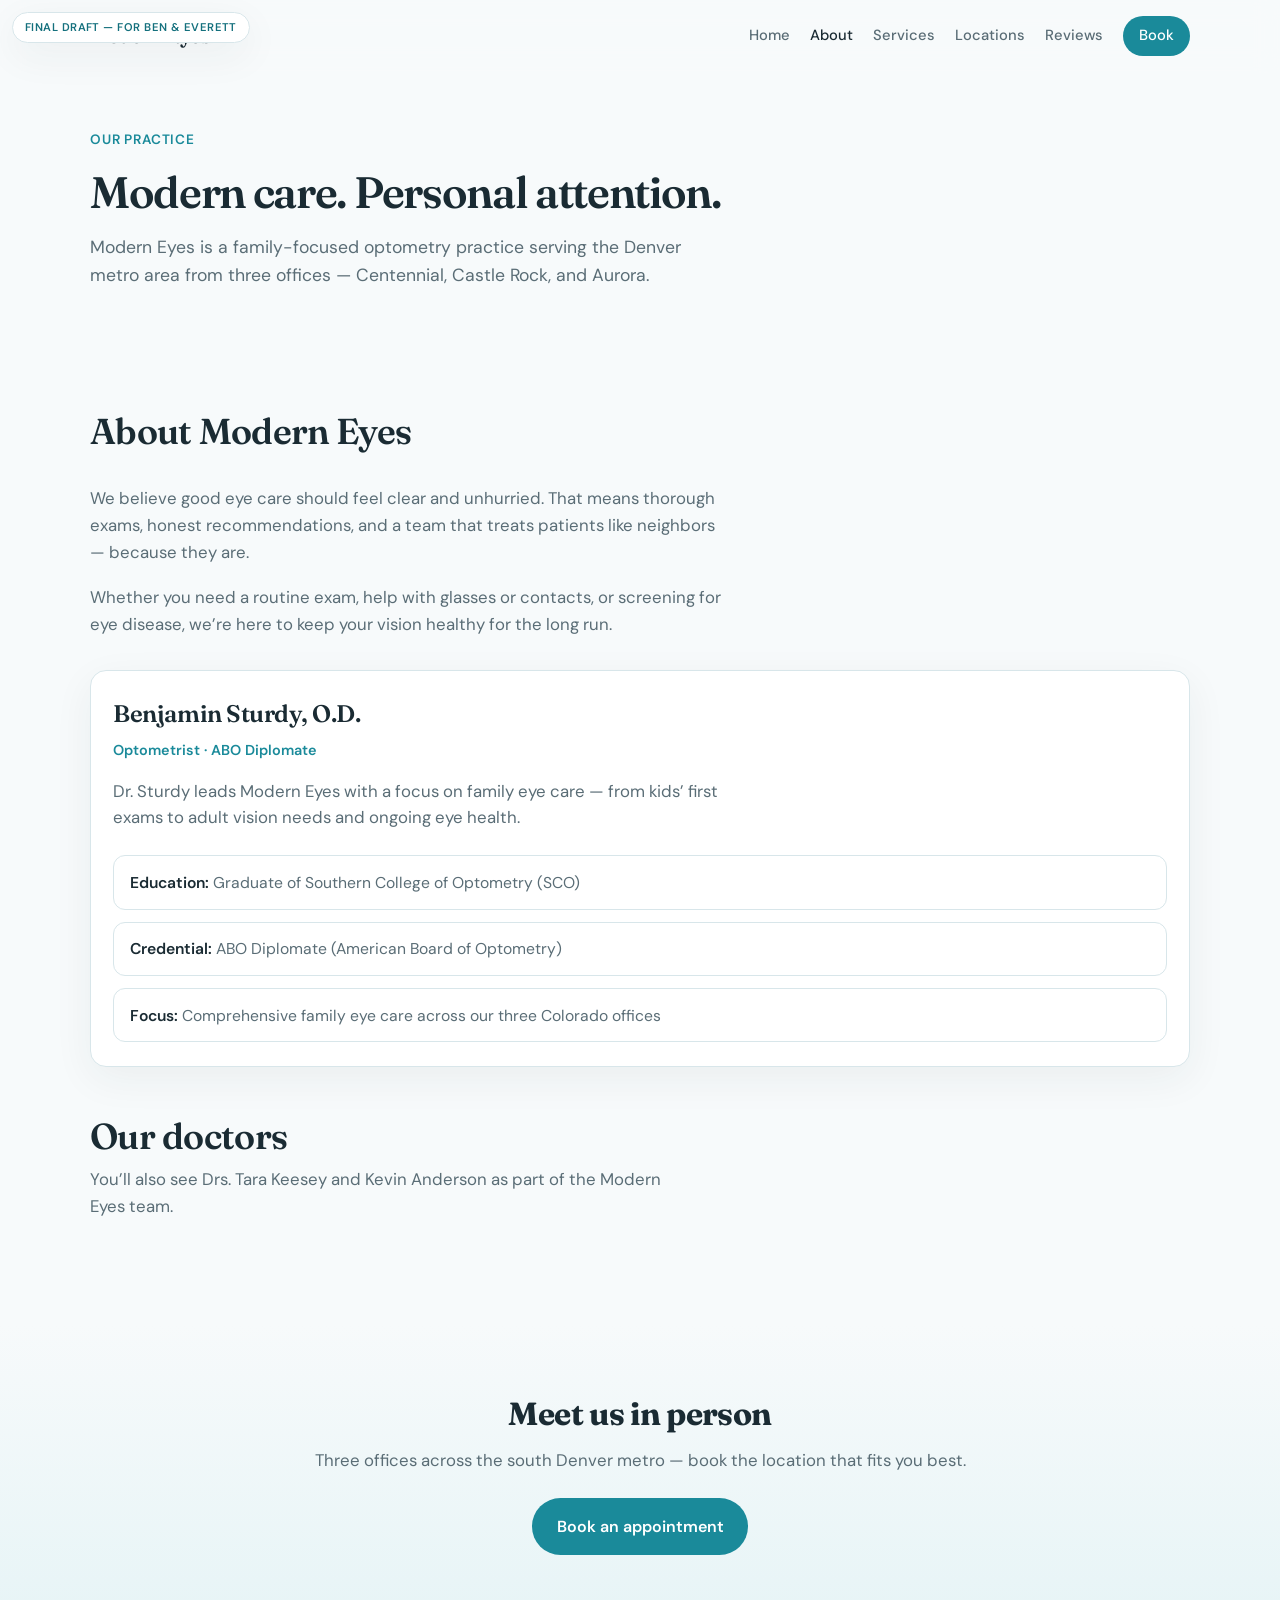
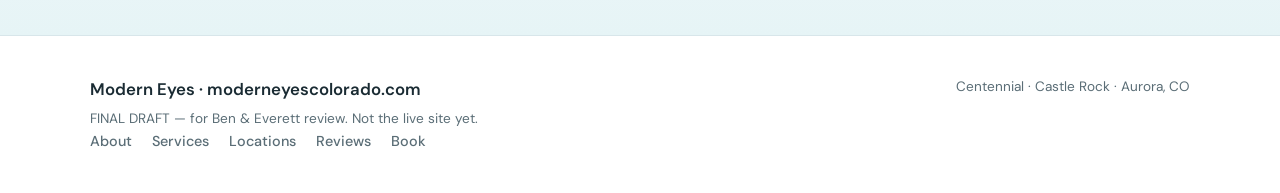
==== about.html @ aa49b01f "Add final draft site with hosting guide Full multi-page draft for Ben and Everett: home, reviews, ab" ====
<!DOCTYPE html>
<html lang="en">
<head>
  <meta charset="UTF-8" />
  <meta name="viewport" content="width=device-width, initial-scale=1" />
  <title>About — Modern Eyes</title>
  <meta name="description" content="About Modern Eyes and Dr. Benjamin Sturdy, O.D. — family eye care in Centennial, Castle Rock & Aurora, Colorado." />
  <link rel="preconnect" href="https://fonts.googleapis.com" />
  <link rel="preconnect" href="https://fonts.gstatic.com" crossorigin />
  <link href="https://fonts.googleapis.com/css2?family=DM+Sans:ital,opsz,wght@0,9..40,400;0,9..40,500;0,9..40,600;0,9..40,700;1,9..40,400&family=Fraunces:opsz,wght@9..144,500;9..144,600;9..144,700&display=swap" rel="stylesheet" />
  <link rel="stylesheet" href="css/styles.css" />
</head>
<body>
  <div class="preview-badge" aria-label="Draft notice">FINAL DRAFT — for Ben &amp; Everett</div>

  <header class="site-header">
    <div class="container header-inner">
      <a class="logo" href="index.html">Modern Eyes</a>
      <nav class="nav" aria-label="Primary">
        <a href="index.html">Home</a>
        <a href="about.html" aria-current="page">About</a>
        <a href="services.html">Services</a>
        <a href="locations.html">Locations</a>
        <a href="reviews.html">Reviews</a>
        <a class="nav-cta" href="book.html">Book</a>
      </nav>
      <button class="nav-toggle" type="button" aria-label="Open menu" aria-expanded="false">
        <span></span><span></span>
      </button>
    </div>
  </header>

  <main>
    <section class="page-hero">
      <div class="container">
        <p class="eyebrow">Our practice</p>
        <h1>Modern care. Personal attention.</h1>
        <p class="lead">
          Modern Eyes is a family-focused optometry practice serving the Denver metro area
          from three offices — Centennial, Castle Rock, and Aurora.
        </p>
      </div>
    </section>

    <section class="about-page" aria-labelledby="about-practice">
      <div class="container">
        <div class="section-head">
          <h2 id="about-practice">About Modern Eyes</h2>
        </div>
        <div class="prose">
          <p>
            We believe good eye care should feel clear and unhurried. That means thorough exams,
            honest recommendations, and a team that treats patients like neighbors — because they are.
          </p>
          <p>
            Whether you need a routine exam, help with glasses or contacts, or screening for eye disease,
            we’re here to keep your vision healthy for the long run.
          </p>
        </div>

        <article class="card bio-card">
          <h3>Benjamin Sturdy, O.D.</h3>
          <p class="credential">Optometrist · ABO Diplomate</p>
          <div class="prose">
            <p>
              Dr. Sturdy leads Modern Eyes with a focus on family eye care — from kids’ first exams
              to adult vision needs and ongoing eye health.
            </p>
          </div>
          <ul class="highlight-list">
            <li><strong>Education:</strong> Graduate of Southern College of Optometry (SCO)</li>
            <li><strong>Credential:</strong> ABO Diplomate (American Board of Optometry)</li>
            <li><strong>Focus:</strong> Comprehensive family eye care across our three Colorado offices</li>
          </ul>
        </article>

        <div class="section-head" style="margin-top: 3rem;">
          <h2>Our doctors</h2>
          <p>You’ll also see Drs. Tara Keesey and Kevin Anderson as part of the Modern Eyes team.</p>
        </div>
      </div>
    </section>

    <section class="cta-band">
      <div class="container cta-inner">
        <h2>Meet us in person</h2>
        <p>Three offices across the south Denver metro — book the location that fits you best.</p>
        <a class="btn btn-primary" href="book.html">Book an appointment</a>
      </div>
    </section>
  </main>

  <footer class="site-footer">
    <div class="container footer-inner">
      <div>
        <p class="footer-brand">Modern Eyes · moderneyescolorado.com</p>
        <p class="footer-preview">FINAL DRAFT — for Ben &amp; Everett review. Not the live site yet.</p>
        <nav class="footer-nav" aria-label="Footer">
          <a href="about.html">About</a>
          <a href="services.html">Services</a>
          <a href="locations.html">Locations</a>
          <a href="reviews.html">Reviews</a>
          <a href="book.html">Book</a>
        </nav>
      </div>
      <div class="footer-right">
        <p class="footer-meta">Centennial · Castle Rock · Aurora, CO</p>
      </div>
    </div>
  </footer>

  <script src="js/main.js"></script>
</body>
</html>
---- css/styles.css ----
/* Modern Eyes Colorado — final draft styles
   Soft medical/optical: whites, teal accents, airy type
   Multi-page system based on the client preview */

:root {
  --bg: #f7fafb;
  --bg-elevated: #ffffff;
  --ink: #1a2b33;
  --ink-muted: #5a6d76;
  --teal: #1a8a9a;
  --teal-deep: #14707d;
  --teal-soft: #e6f4f6;
  --teal-glow: rgba(26, 138, 154, 0.12);
  --border: #d8e6ea;
  --shadow: 0 12px 40px rgba(26, 43, 51, 0.06);
  --radius: 16px;
  --font-sans: "DM Sans", system-ui, sans-serif;
  --font-display: "Fraunces", Georgia, serif;
  --max: 1100px;
  --header-h: 72px;
}

*,
*::before,
*::after {
  box-sizing: border-box;
}

html {
  scroll-behavior: smooth;
}

body {
  margin: 0;
  font-family: var(--font-sans);
  font-size: 1.05rem;
  line-height: 1.6;
  color: var(--ink);
  background: var(--bg);
  -webkit-font-smoothing: antialiased;
}

img {
  max-width: 100%;
  display: block;
}

a {
  color: var(--teal-deep);
  text-decoration-thickness: 1px;
  text-underline-offset: 3px;
}

a:hover {
  color: var(--teal);
}

.sr-only {
  position: absolute;
  width: 1px;
  height: 1px;
  padding: 0;
  margin: -1px;
  overflow: hidden;
  clip: rect(0, 0, 0, 0);
  white-space: nowrap;
  border: 0;
}

.container {
  width: min(100% - 2.5rem, var(--max));
  margin-inline: auto;
}

/* Draft badge */
.preview-badge {
  position: fixed;
  top: 12px;
  left: 12px;
  z-index: 1000;
  font-size: 0.7rem;
  font-weight: 600;
  letter-spacing: 0.04em;
  text-transform: uppercase;
  color: var(--teal-deep);
  background: #fff;
  border: 1px solid var(--border);
  border-radius: 999px;
  padding: 0.35rem 0.75rem;
  box-shadow: var(--shadow);
  max-width: calc(100vw - 24px);
}

/* Header */
.site-header {
  position: sticky;
  top: 0;
  z-index: 100;
  background: rgba(247, 250, 251, 0.88);
  backdrop-filter: blur(12px);
  border-bottom: 1px solid transparent;
  transition: border-color 0.2s ease, background 0.2s ease;
}

.site-header.is-scrolled {
  border-bottom-color: var(--border);
  background: rgba(255, 255, 255, 0.92);
}

.header-inner {
  display: flex;
  align-items: center;
  justify-content: space-between;
  min-height: var(--header-h);
  gap: 1rem;
}

.logo {
  font-family: var(--font-display);
  font-weight: 600;
  font-size: 1.25rem;
  color: var(--ink);
  text-decoration: none;
  letter-spacing: -0.02em;
}

.logo:hover {
  color: var(--teal-deep);
}

.nav {
  display: flex;
  align-items: center;
  gap: 1.25rem;
}

.nav a {
  color: var(--ink-muted);
  text-decoration: none;
  font-weight: 500;
  font-size: 0.92rem;
}

.nav a:hover,
.nav a[aria-current="page"] {
  color: var(--ink);
}

.nav-cta {
  background: var(--teal);
  color: #fff !important;
  padding: 0.5rem 1rem;
  border-radius: 999px;
  transition: background 0.15s ease;
}

.nav-cta:hover {
  background: var(--teal-deep);
}

.nav-toggle {
  display: none;
  flex-direction: column;
  justify-content: center;
  gap: 6px;
  width: 44px;
  height: 44px;
  padding: 10px;
  border: 0;
  background: transparent;
  cursor: pointer;
}

.nav-toggle span {
  display: block;
  height: 2px;
  background: var(--ink);
  border-radius: 2px;
  transition: transform 0.2s ease, opacity 0.2s ease;
}

/* Hero (splash) */
.hero {
  position: relative;
  min-height: calc(100vh - var(--header-h));
  display: flex;
  align-items: center;
  padding: 4rem 0 5rem;
  overflow: hidden;
}

.hero-inner {
  position: relative;
  z-index: 1;
  max-width: 36rem;
}

.eyebrow {
  font-size: 0.85rem;
  font-weight: 600;
  letter-spacing: 0.06em;
  text-transform: uppercase;
  color: var(--teal);
  margin: 0 0 1rem;
}

.wordmark {
  font-family: var(--font-display);
  font-weight: 700;
  font-size: clamp(2.75rem, 8vw, 4.5rem);
  letter-spacing: -0.03em;
  line-height: 1.05;
  color: var(--ink);
  display: block;
}

.hero-title {
  margin: 0 0 1rem;
}

.hero-headline {
  font-family: var(--font-display);
  font-size: clamp(1.5rem, 3.5vw, 2rem);
  font-weight: 500;
  color: var(--teal-deep);
  margin: 0 0 1rem;
  line-height: 1.25;
}

.hero-sub {
  font-size: 1.125rem;
  color: var(--ink-muted);
  margin: 0 0 2rem;
  max-width: 28rem;
}

.hero-actions {
  display: flex;
  flex-wrap: wrap;
  gap: 0.75rem;
}

.hero-glow {
  position: absolute;
  right: -10%;
  top: 10%;
  width: min(55vw, 520px);
  height: min(55vw, 520px);
  border-radius: 50%;
  background: radial-gradient(circle, var(--teal-glow) 0%, transparent 70%);
  pointer-events: none;
}

/* Buttons */
.btn {
  display: inline-flex;
  align-items: center;
  justify-content: center;
  gap: 0.5rem;
  font-family: var(--font-sans);
  font-weight: 600;
  font-size: 1rem;
  padding: 0.85rem 1.4rem;
  border-radius: 999px;
  text-decoration: none;
  border: 2px solid transparent;
  cursor: pointer;
  transition: background 0.15s ease, color 0.15s ease, border-color 0.15s ease;
}

.btn-primary {
  background: var(--teal);
  color: #fff;
}

.btn-primary:hover {
  background: var(--teal-deep);
  color: #fff;
}

.btn-secondary {
  background: transparent;
  color: var(--ink);
  border-color: var(--border);
}

.btn-secondary:hover {
  border-color: var(--teal);
  color: var(--teal-deep);
}

.btn-block {
  width: 100%;
}

/* Sections */
.section {
  padding: 4.5rem 0;
}

.section-head {
  margin-bottom: 2rem;
  max-width: 36rem;
}

.section-head h2 {
  font-family: var(--font-display);
  font-size: clamp(1.75rem, 3vw, 2.25rem);
  font-weight: 600;
  letter-spacing: -0.02em;
  margin: 0 0 0.5rem;
  line-height: 1.2;
}

.section-head p {
  margin: 0;
  color: var(--ink-muted);
}

.locations,
.book,
.reviews,
.services,
.about-page,
.hours-section {
  padding: 4.5rem 0;
}

.card-grid {
  display: grid;
  grid-template-columns: repeat(3, 1fr);
  gap: 1.25rem;
}

.card-grid-2 {
  display: grid;
  grid-template-columns: repeat(2, 1fr);
  gap: 1.25rem;
}

.card {
  background: var(--bg-elevated);
  border: 1px solid var(--border);
  border-radius: var(--radius);
  padding: 1.5rem 1.4rem;
  box-shadow: var(--shadow);
}

.location-card h3,
.book-card h3,
.service-card h3 {
  font-family: var(--font-display);
  font-size: 1.35rem;
  font-weight: 600;
  margin: 0 0 0.75rem;
  letter-spacing: -0.02em;
}

.address {
  margin: 0 0 0.75rem;
  color: var(--ink-muted);
  font-size: 0.95rem;
  line-height: 1.5;
}

.hours {
  margin: 0 0 1rem;
  color: var(--ink-muted);
  font-size: 0.9rem;
  line-height: 1.5;
}

.phone {
  font-weight: 600;
  font-size: 1.05rem;
  text-decoration: none;
  color: var(--teal-deep);
}

.phone:hover {
  color: var(--teal);
}

.about-band {
  padding: 3rem 0;
  background: var(--teal-soft);
  border-block: 1px solid var(--border);
}

.about-inner {
  text-align: center;
}

.about-line {
  font-family: var(--font-display);
  font-size: clamp(1.15rem, 2.5vw, 1.4rem);
  font-weight: 500;
  line-height: 1.45;
  margin: 0;
  max-width: 42rem;
  margin-inline: auto;
  color: var(--ink);
}

.doctors-line {
  margin: 0.85rem 0 0;
  font-size: 0.95rem;
  color: var(--ink-muted);
}

.book {
  background: var(--bg-elevated);
}

.book-note {
  font-size: 1rem;
}

.book-card {
  display: flex;
  flex-direction: column;
  gap: 1rem;
}

.book-placeholder {
  margin-top: 2.5rem;
  padding: 1.75rem;
  border: 2px dashed var(--border);
  border-radius: var(--radius);
  background: var(--teal-soft);
  text-align: center;
}

.book-placeholder h3 {
  font-family: var(--font-display);
  font-size: 1.25rem;
  margin: 0 0 0.5rem;
}

.book-placeholder p {
  margin: 0;
  color: var(--ink-muted);
  max-width: 36rem;
  margin-inline: auto;
}

/* Page hero (inner pages) */
.page-hero {
  padding: 3.5rem 0 2rem;
}

.page-hero h1 {
  font-family: var(--font-display);
  font-size: clamp(2rem, 5vw, 2.75rem);
  font-weight: 600;
  letter-spacing: -0.03em;
  line-height: 1.15;
  margin: 0 0 1rem;
  max-width: 22ch;
}

.page-hero .lead {
  font-size: 1.1rem;
  color: var(--ink-muted);
  margin: 0 0 1rem;
  max-width: 40rem;
}

.stats-line {
  font-weight: 600;
  color: var(--teal-deep);
  margin: 0 0 1.25rem;
}

.sample-notice {
  display: inline-block;
  font-size: 0.9rem;
  color: var(--ink-muted);
  background: var(--teal-soft);
  border: 1px solid var(--border);
  border-radius: 10px;
  padding: 0.65rem 1rem;
  margin: 0;
  max-width: 36rem;
}

.reviews-grid {
  grid-template-columns: repeat(2, 1fr);
}

.review-theme {
  font-size: 0.75rem;
  font-weight: 700;
  letter-spacing: 0.05em;
  text-transform: uppercase;
  color: var(--teal);
  margin: 0 0 0.75rem;
}

.review-card blockquote {
  margin: 0 0 1rem;
}

.review-card blockquote p {
  margin: 0;
  font-size: 1.05rem;
  line-height: 1.55;
  color: var(--ink);
}

.review-card footer {
  font-size: 0.9rem;
  color: var(--ink-muted);
  font-weight: 500;
}

/* Services */
.service-card p {
  margin: 0;
  color: var(--ink-muted);
  font-size: 0.98rem;
}

.service-icon {
  width: 2.5rem;
  height: 2.5rem;
  border-radius: 12px;
  background: var(--teal-soft);
  color: var(--teal-deep);
  display: flex;
  align-items: center;
  justify-content: center;
  font-weight: 700;
  font-size: 0.85rem;
  margin-bottom: 1rem;
}

/* About content */
.prose {
  max-width: 40rem;
}

.prose p {
  color: var(--ink-muted);
  margin: 0 0 1.15rem;
}

.prose p:last-child {
  margin-bottom: 0;
}

.bio-card {
  margin-top: 2rem;
}

.bio-card h3 {
  font-family: var(--font-display);
  font-size: 1.5rem;
  font-weight: 600;
  margin: 0 0 0.35rem;
  letter-spacing: -0.02em;
}

.bio-card .credential {
  font-size: 0.9rem;
  font-weight: 600;
  color: var(--teal);
  margin: 0 0 1rem;
}

.highlight-list {
  list-style: none;
  padding: 0;
  margin: 1.5rem 0 0;
  display: grid;
  gap: 0.75rem;
}

.highlight-list li {
  padding: 0.85rem 1rem;
  background: var(--bg-elevated);
  border: 1px solid var(--border);
  border-radius: 12px;
  color: var(--ink-muted);
  font-size: 0.98rem;
}

.highlight-list strong {
  color: var(--ink);
  font-weight: 600;
}

.plan-box {
  background: var(--teal-soft);
  border: 1px solid var(--border);
  border-radius: var(--radius);
  padding: 1.5rem 1.4rem;
  margin-bottom: 2rem;
}

.plan-box h2 {
  font-family: var(--font-display);
  font-size: 1.35rem;
  margin: 0 0 0.5rem;
}

.plan-box p {
  margin: 0;
  color: var(--ink-muted);
}

.map-link {
  display: inline-block;
  margin-top: 0.5rem;
  font-size: 0.9rem;
  font-weight: 500;
  text-decoration: none;
}

.map-link:hover {
  text-decoration: underline;
}

.cta-band {
  padding: 4rem 0 5rem;
  text-align: center;
  background: linear-gradient(180deg, var(--bg) 0%, var(--teal-soft) 100%);
}

.cta-inner h2 {
  font-family: var(--font-display);
  font-size: clamp(1.5rem, 3vw, 2rem);
  margin: 0 0 0.5rem;
  letter-spacing: -0.02em;
}

.cta-inner p {
  color: var(--ink-muted);
  margin: 0 0 1.5rem;
}

/* Footer */
.site-footer {
  padding: 2.5rem 0 2.5rem;
  border-top: 1px solid var(--border);
  background: var(--bg-elevated);
}

.footer-inner {
  display: grid;
  gap: 1.5rem;
}

.footer-brand {
  font-weight: 600;
  margin: 0 0 0.35rem;
}

.footer-preview {
  margin: 0;
  font-size: 0.85rem;
  color: var(--ink-muted);
}

.footer-nav {
  display: flex;
  flex-wrap: wrap;
  gap: 0.75rem 1.25rem;
}

.footer-nav a {
  font-size: 0.9rem;
  color: var(--ink-muted);
  text-decoration: none;
  font-weight: 500;
}

.footer-nav a:hover {
  color: var(--teal-deep);
}

.footer-meta {
  font-size: 0.85rem;
  color: var(--ink-muted);
  margin: 0;
}

@media (min-width: 700px) {
  .footer-inner {
    grid-template-columns: 1fr auto;
    align-items: start;
  }

  .footer-right {
    text-align: right;
  }
}

/* Mobile */
@media (max-width: 900px) {
  .nav {
    gap: 0;
  }

  .nav-toggle {
    display: flex;
  }

  .nav {
    position: fixed;
    inset: var(--header-h) 0 auto 0;
    flex-direction: column;
    align-items: stretch;
    gap: 0;
    padding: 1rem 1.25rem 1.5rem;
    background: #fff;
    border-bottom: 1px solid var(--border);
    box-shadow: var(--shadow);
    transform: translateY(-120%);
    opacity: 0;
    pointer-events: none;
    transition: transform 0.2s ease, opacity 0.2s ease;
  }

  body.nav-open .nav {
    transform: translateY(0);
    opacity: 1;
    pointer-events: auto;
  }

  .nav a {
    padding: 0.85rem 0.5rem;
    border-bottom: 1px solid var(--border);
  }

  .nav-cta {
    margin-top: 0.75rem;
    text-align: center;
    border-bottom: 0 !important;
  }

  body.nav-open .nav-toggle span:first-child {
    transform: translateY(4px) rotate(45deg);
  }

  body.nav-open .nav-toggle span:last-child {
    transform: translateY(-4px) rotate(-45deg);
  }
}

@media (max-width: 800px) {
  .card-grid,
  .card-grid-2,
  .reviews-grid {
    grid-template-columns: 1fr;
  }

  .preview-badge {
    top: auto;
    bottom: 12px;
    left: 12px;
    right: auto;
  }

  .hero {
    min-height: auto;
    padding: 3rem 0 4rem;
  }

  .page-hero h1 {
    max-width: none;
  }
}

@media (min-width: 801px) and (max-width: 980px) {
  .card-grid {
    grid-template-columns: repeat(2, 1fr);
  }

  .reviews-grid {
    grid-template-columns: repeat(2, 1fr);
  }
}
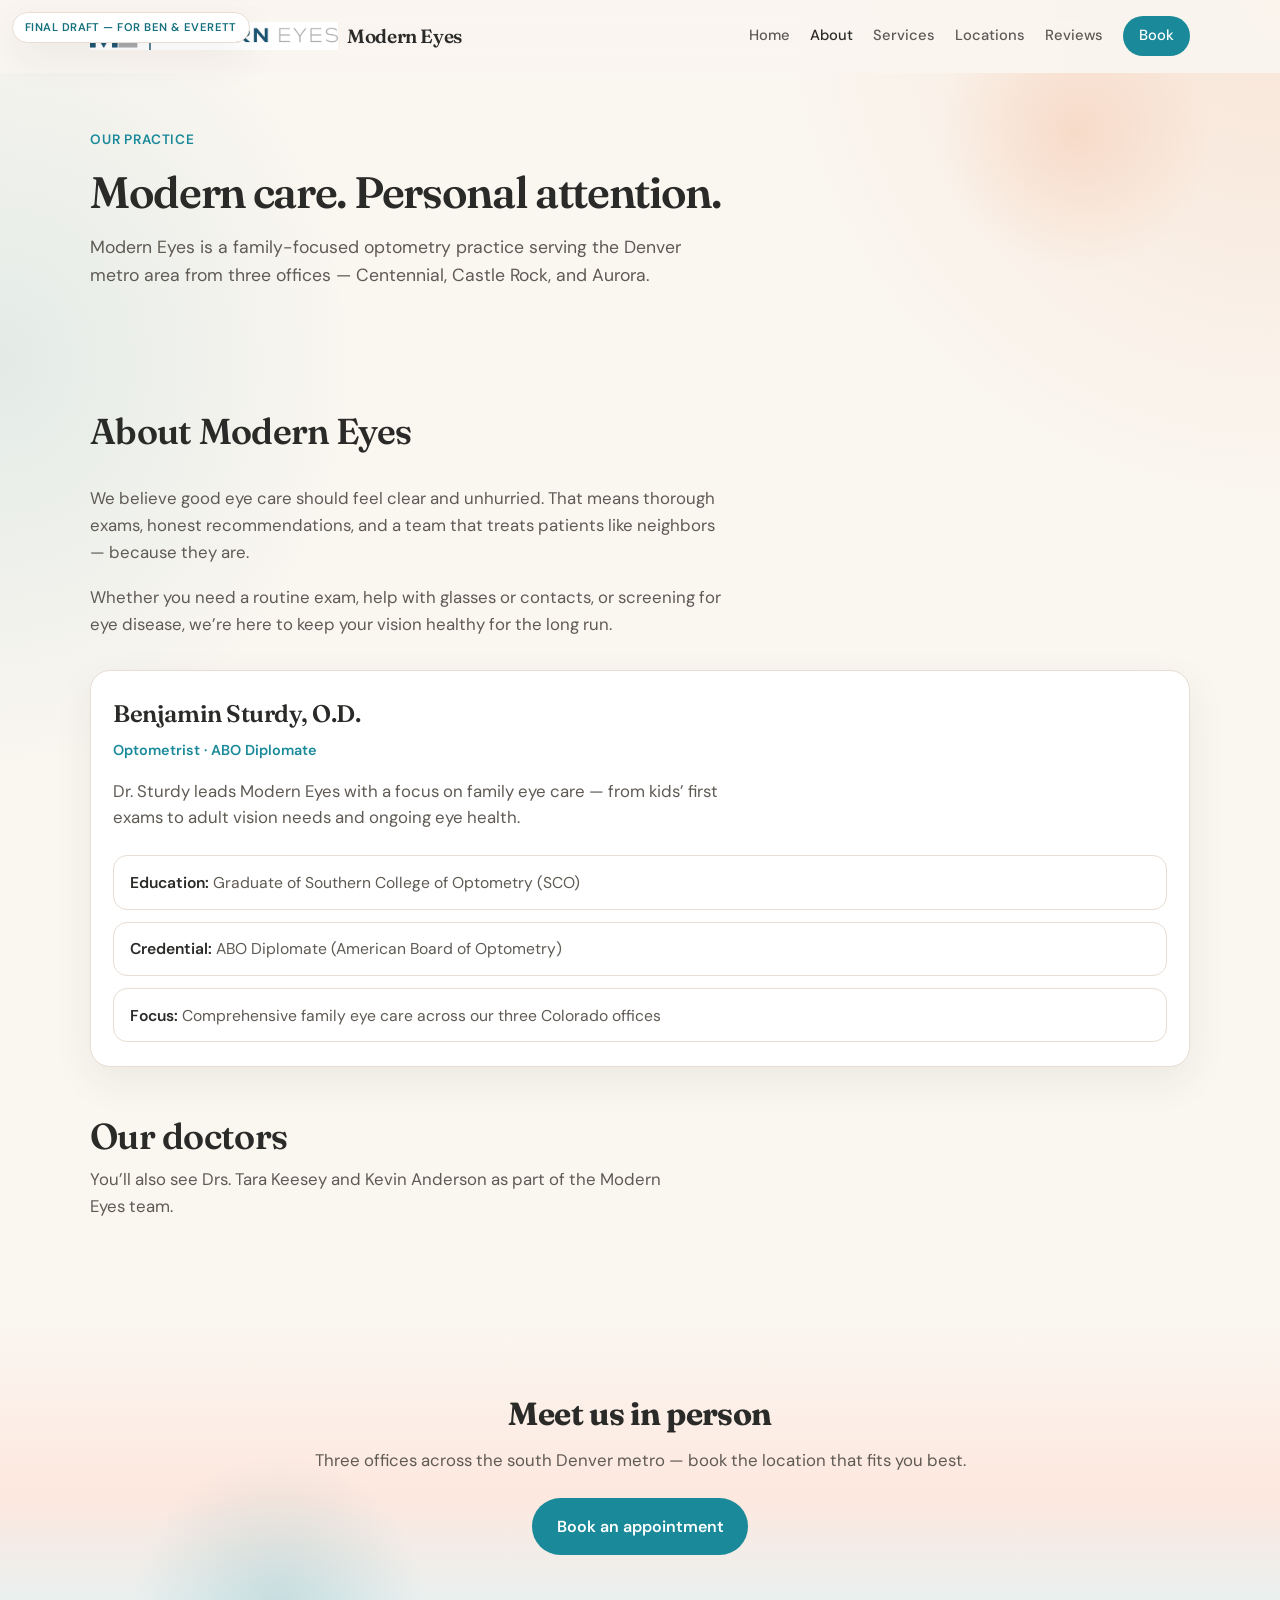
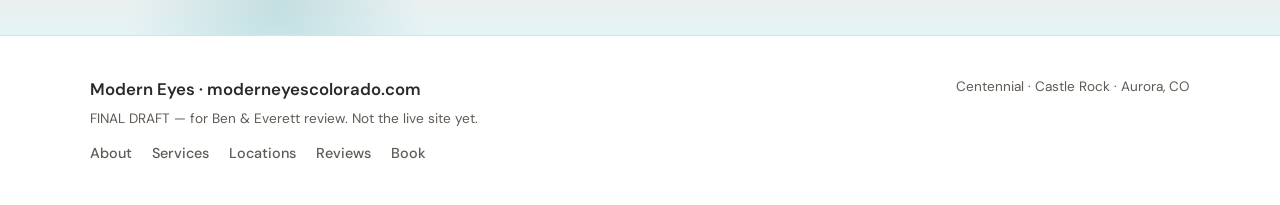
==== commit ee7c4757: "Warm design: home photos, clickable services Add original-site photos to the home page, teal/coral f" ====
--- a/about.html
+++ b/about.html
@@ -15,7 +15,10 @@
 
   <header class="site-header">
     <div class="container header-inner">
-      <a class="logo" href="index.html">Modern Eyes</a>
+      <a class="logo" href="index.html">
+        <img class="logo-img" src="assets/images/logo.png" alt="" width="160" height="18" />
+        <span class="logo-text">Modern Eyes</span>
+      </a>
       <nav class="nav" aria-label="Primary">
         <a href="index.html">Home</a>
         <a href="about.html" aria-current="page">About</a>
--- a/css/styles.css
+++ b/css/styles.css
@@ -1,19 +1,26 @@
 /* Modern Eyes Colorado — final draft styles
-   Soft medical/optical: whites, teal accents, airy type
-   Multi-page system based on the client preview */
+   Warm cream + teal + coral/peach; friendly but professional */
 
 :root {
-  --bg: #f7fafb;
+  --bg: #faf6f0;
   --bg-elevated: #ffffff;
-  --ink: #1a2b33;
-  --ink-muted: #5a6d76;
+  --bg-cream: #f7efe4;
+  --bg-peach: #fff0e8;
+  --ink: #2a2a28;
+  --ink-muted: #5f5a54;
   --teal: #1a8a9a;
   --teal-deep: #14707d;
-  --teal-soft: #e6f4f6;
-  --teal-glow: rgba(26, 138, 154, 0.12);
-  --border: #d8e6ea;
-  --shadow: 0 12px 40px rgba(26, 43, 51, 0.06);
-  --radius: 16px;
+  --teal-soft: #e4f3f5;
+  --teal-glow: rgba(26, 138, 154, 0.18);
+  --coral: #e8896b;
+  --coral-deep: #d46d4e;
+  --coral-soft: #fde8df;
+  --peach: #f5c4a8;
+  --border: #e8ddd2;
+  --shadow: 0 14px 40px rgba(42, 42, 40, 0.07);
+  --shadow-soft: 0 8px 24px rgba(232, 137, 107, 0.08);
+  --radius: 20px;
+  --radius-sm: 14px;
   --font-sans: "DM Sans", system-ui, sans-serif;
   --font-display: "Fraunces", Georgia, serif;
   --max: 1100px;
@@ -36,7 +43,10 @@
   font-size: 1.05rem;
   line-height: 1.6;
   color: var(--ink);
-  background: var(--bg);
+  background:
+    radial-gradient(ellipse 70% 50% at 100% 0%, rgba(245, 196, 168, 0.35), transparent 55%),
+    radial-gradient(ellipse 55% 45% at 0% 20%, rgba(26, 138, 154, 0.1), transparent 50%),
+    var(--bg);
   -webkit-font-smoothing: antialiased;
 }
 
@@ -52,7 +62,7 @@
 }
 
 a:hover {
-  color: var(--teal);
+  color: var(--coral-deep);
 }
 
 .sr-only {
@@ -96,7 +106,7 @@
   position: sticky;
   top: 0;
   z-index: 100;
-  background: rgba(247, 250, 251, 0.88);
+  background: rgba(250, 246, 240, 0.9);
   backdrop-filter: blur(12px);
   border-bottom: 1px solid transparent;
   transition: border-color 0.2s ease, background 0.2s ease;
@@ -104,7 +114,7 @@
 
 .site-header.is-scrolled {
   border-bottom-color: var(--border);
-  background: rgba(255, 255, 255, 0.92);
+  background: rgba(255, 255, 255, 0.94);
 }
 
 .header-inner {
@@ -116,9 +126,12 @@
 }
 
 .logo {
-  font-family: var(--font-display);
-  font-weight: 600;
-  font-size: 1.25rem;
+  display: inline-flex;
+  align-items: center;
+  gap: 0.55rem;
+  font-family: var(--font-display);
+  font-weight: 600;
+  font-size: 1.2rem;
   color: var(--ink);
   text-decoration: none;
   letter-spacing: -0.02em;
@@ -126,6 +139,16 @@
 
 .logo:hover {
   color: var(--teal-deep);
+}
+
+.logo-img {
+  height: 28px;
+  width: auto;
+  display: block;
+}
+
+.logo-text {
+  white-space: nowrap;
 }
 
 .nav {
@@ -151,7 +174,7 @@
   color: #fff !important;
   padding: 0.5rem 1rem;
   border-radius: 999px;
-  transition: background 0.15s ease;
+  transition: background 0.15s ease, transform 0.15s ease;
 }
 
 .nav-cta:hover {
@@ -179,20 +202,65 @@
   transition: transform 0.2s ease, opacity 0.2s ease;
 }
 
-/* Hero (splash) */
+/* Hero with photo background */
 .hero {
   position: relative;
   min-height: calc(100vh - var(--header-h));
   display: flex;
   align-items: center;
-  padding: 4rem 0 5rem;
+  padding: 4.5rem 0 5.5rem;
   overflow: hidden;
+  background-color: #1a3a42;
+  background-image: url("../assets/images/hero-1.jpg.webp");
+  background-size: cover;
+  background-position: center;
+}
+
+.hero::before {
+  content: "";
+  position: absolute;
+  inset: 0;
+  background:
+    linear-gradient(105deg, rgba(26, 42, 40, 0.78) 0%, rgba(26, 58, 66, 0.55) 48%, rgba(232, 137, 107, 0.28) 100%),
+    linear-gradient(180deg, rgba(20, 30, 32, 0.25) 0%, rgba(20, 30, 32, 0.45) 100%);
+  pointer-events: none;
 }
 
 .hero-inner {
   position: relative;
   z-index: 1;
   max-width: 36rem;
+}
+
+.hero .eyebrow {
+  color: var(--peach);
+}
+
+.hero .wordmark,
+.hero .hero-headline,
+.hero .hero-sub {
+  color: #fff;
+  text-shadow: 0 2px 18px rgba(0, 0, 0, 0.25);
+}
+
+.hero .hero-headline {
+  color: #ffe8dc;
+}
+
+.hero .hero-sub {
+  color: rgba(255, 255, 255, 0.9);
+}
+
+.hero .btn-secondary {
+  color: #fff;
+  border-color: rgba(255, 255, 255, 0.45);
+  background: rgba(255, 255, 255, 0.08);
+}
+
+.hero .btn-secondary:hover {
+  border-color: #fff;
+  color: #fff;
+  background: rgba(255, 255, 255, 0.16);
 }
 
 .eyebrow {
@@ -241,14 +309,42 @@
 }
 
 .hero-glow {
-  position: absolute;
-  right: -10%;
-  top: 10%;
-  width: min(55vw, 520px);
-  height: min(55vw, 520px);
-  border-radius: 50%;
-  background: radial-gradient(circle, var(--teal-glow) 0%, transparent 70%);
-  pointer-events: none;
+  display: none;
+}
+
+/* Photo strip / gallery */
+.photo-strip {
+  padding: 0 0 1rem;
+  margin-top: -2.5rem;
+  position: relative;
+  z-index: 2;
+}
+
+.photo-strip-grid {
+  display: grid;
+  grid-template-columns: repeat(4, 1fr);
+  gap: 1rem;
+}
+
+.photo-strip-item {
+  margin: 0;
+  border-radius: var(--radius);
+  overflow: hidden;
+  box-shadow: var(--shadow);
+  border: 3px solid #fff;
+  background: var(--bg-cream);
+  aspect-ratio: 4 / 3;
+}
+
+.photo-strip-item img {
+  width: 100%;
+  height: 100%;
+  object-fit: cover;
+  transition: transform 0.35s ease;
+}
+
+.photo-strip-item:hover img {
+  transform: scale(1.04);
 }
 
 /* Buttons */
@@ -265,7 +361,7 @@
   text-decoration: none;
   border: 2px solid transparent;
   cursor: pointer;
-  transition: background 0.15s ease, color 0.15s ease, border-color 0.15s ease;
+  transition: background 0.15s ease, color 0.15s ease, border-color 0.15s ease, transform 0.15s ease;
 }
 
 .btn-primary {
@@ -285,8 +381,18 @@
 }
 
 .btn-secondary:hover {
-  border-color: var(--teal);
-  color: var(--teal-deep);
+  border-color: var(--coral);
+  color: var(--coral-deep);
+}
+
+.btn-coral {
+  background: var(--coral);
+  color: #fff;
+}
+
+.btn-coral:hover {
+  background: var(--coral-deep);
+  color: #fff;
 }
 
 .btn-block {
@@ -344,6 +450,12 @@
   border-radius: var(--radius);
   padding: 1.5rem 1.4rem;
   box-shadow: var(--shadow);
+  transition: box-shadow 0.2s ease, transform 0.2s ease, border-color 0.2s ease;
+}
+
+.card:hover {
+  box-shadow: var(--shadow-soft);
+  border-color: #f0d5c4;
 }
 
 .location-card h3,
@@ -378,16 +490,43 @@
 }
 
 .phone:hover {
-  color: var(--teal);
+  color: var(--coral-deep);
 }
 
 .about-band {
-  padding: 3rem 0;
-  background: var(--teal-soft);
+  position: relative;
+  padding: 3.25rem 0;
+  background: linear-gradient(135deg, var(--teal-soft) 0%, var(--coral-soft) 100%);
   border-block: 1px solid var(--border);
+  overflow: hidden;
+}
+
+.about-band::before,
+.about-band::after {
+  content: "";
+  position: absolute;
+  border-radius: 50%;
+  pointer-events: none;
+}
+
+.about-band::before {
+  width: 220px;
+  height: 220px;
+  right: -40px;
+  top: -60px;
+  background: radial-gradient(circle, rgba(232, 137, 107, 0.28), transparent 70%);
+}
+
+.about-band::after {
+  width: 180px;
+  height: 180px;
+  left: -30px;
+  bottom: -50px;
+  background: radial-gradient(circle, rgba(26, 138, 154, 0.22), transparent 70%);
 }
 
 .about-inner {
+  position: relative;
   text-align: center;
 }
 
@@ -408,8 +547,25 @@
   color: var(--ink-muted);
 }
 
+.doctor-avatars {
+  display: flex;
+  justify-content: center;
+  gap: 0.65rem;
+  margin: 1.25rem 0 0.25rem;
+}
+
+.doctor-avatars img {
+  width: 48px;
+  height: 48px;
+  border-radius: 50%;
+  object-fit: cover;
+  border: 2px solid #fff;
+  box-shadow: 0 4px 12px rgba(42, 42, 40, 0.12);
+  background: var(--bg-cream);
+}
+
 .book {
-  background: var(--bg-elevated);
+  background: linear-gradient(180deg, var(--bg-elevated) 0%, var(--bg-peach) 100%);
 }
 
 .book-note {
@@ -425,9 +581,9 @@
 .book-placeholder {
   margin-top: 2.5rem;
   padding: 1.75rem;
-  border: 2px dashed var(--border);
+  border: 2px dashed #efc9b8;
   border-radius: var(--radius);
-  background: var(--teal-soft);
+  background: var(--coral-soft);
   text-align: center;
 }
 
@@ -446,7 +602,21 @@
 
 /* Page hero (inner pages) */
 .page-hero {
+  position: relative;
   padding: 3.5rem 0 2rem;
+  overflow: hidden;
+}
+
+.page-hero::before {
+  content: "";
+  position: absolute;
+  width: 280px;
+  height: 280px;
+  right: 5%;
+  top: -80px;
+  border-radius: 50%;
+  background: radial-gradient(circle, rgba(245, 196, 168, 0.45), transparent 70%);
+  pointer-events: none;
 }
 
 .page-hero h1 {
@@ -476,9 +646,9 @@
   display: inline-block;
   font-size: 0.9rem;
   color: var(--ink-muted);
-  background: var(--teal-soft);
+  background: var(--coral-soft);
   border: 1px solid var(--border);
-  border-radius: 10px;
+  border-radius: 12px;
   padding: 0.65rem 1rem;
   margin: 0;
   max-width: 36rem;
@@ -493,7 +663,7 @@
   font-weight: 700;
   letter-spacing: 0.05em;
   text-transform: uppercase;
-  color: var(--teal);
+  color: var(--coral-deep);
   margin: 0 0 0.75rem;
 }
 
@@ -514,7 +684,100 @@
   font-weight: 500;
 }
 
-/* Services */
+/* Services — expandable accordion via <details> */
+.services-accordion {
+  display: grid;
+  gap: 0.9rem;
+  max-width: 48rem;
+}
+
+.service-item {
+  background: var(--bg-elevated);
+  border: 1px solid var(--border);
+  border-radius: var(--radius);
+  box-shadow: var(--shadow);
+  overflow: hidden;
+  transition: border-color 0.2s ease, box-shadow 0.2s ease;
+}
+
+.service-item:hover,
+.service-item[open] {
+  border-color: #efc9b8;
+  box-shadow: var(--shadow-soft);
+}
+
+.service-item summary {
+  list-style: none;
+  cursor: pointer;
+  display: flex;
+  align-items: center;
+  gap: 1rem;
+  padding: 1.15rem 1.35rem;
+  font-family: var(--font-display);
+  font-size: 1.2rem;
+  font-weight: 600;
+  letter-spacing: -0.02em;
+  color: var(--ink);
+  user-select: none;
+}
+
+.service-item summary::-webkit-details-marker {
+  display: none;
+}
+
+.service-item summary::after {
+  content: "";
+  margin-left: auto;
+  width: 0.65rem;
+  height: 0.65rem;
+  border-right: 2px solid var(--teal);
+  border-bottom: 2px solid var(--teal);
+  transform: rotate(45deg);
+  transition: transform 0.2s ease;
+  flex-shrink: 0;
+}
+
+.service-item[open] summary::after {
+  transform: rotate(-135deg);
+  margin-top: 0.25rem;
+}
+
+.service-item summary:focus-visible {
+  outline: 2px solid var(--teal);
+  outline-offset: -2px;
+  border-radius: var(--radius);
+}
+
+.service-num {
+  flex-shrink: 0;
+  width: 2.4rem;
+  height: 2.4rem;
+  border-radius: 12px;
+  background: linear-gradient(145deg, var(--teal-soft), var(--coral-soft));
+  color: var(--teal-deep);
+  display: flex;
+  align-items: center;
+  justify-content: center;
+  font-family: var(--font-sans);
+  font-weight: 700;
+  font-size: 0.8rem;
+}
+
+.service-body {
+  padding: 0 1.35rem 1.35rem 4.75rem;
+  color: var(--ink-muted);
+  font-size: 0.98rem;
+}
+
+.service-body p {
+  margin: 0 0 0.75rem;
+}
+
+.service-body p:last-child {
+  margin-bottom: 0;
+}
+
+/* Legacy static service cards (if any remain) */
 .service-card p {
   margin: 0;
   color: var(--ink-muted);
@@ -525,7 +788,7 @@
   width: 2.5rem;
   height: 2.5rem;
   border-radius: 12px;
-  background: var(--teal-soft);
+  background: linear-gradient(145deg, var(--teal-soft), var(--coral-soft));
   color: var(--teal-deep);
   display: flex;
   align-items: center;
@@ -580,7 +843,7 @@
   padding: 0.85rem 1rem;
   background: var(--bg-elevated);
   border: 1px solid var(--border);
-  border-radius: 12px;
+  border-radius: var(--radius-sm);
   color: var(--ink-muted);
   font-size: 0.98rem;
 }
@@ -591,7 +854,7 @@
 }
 
 .plan-box {
-  background: var(--teal-soft);
+  background: linear-gradient(135deg, var(--teal-soft), var(--coral-soft));
   border: 1px solid var(--border);
   border-radius: var(--radius);
   padding: 1.5rem 1.4rem;
@@ -622,9 +885,27 @@
 }
 
 .cta-band {
+  position: relative;
   padding: 4rem 0 5rem;
   text-align: center;
-  background: linear-gradient(180deg, var(--bg) 0%, var(--teal-soft) 100%);
+  background: linear-gradient(180deg, var(--bg) 0%, var(--coral-soft) 55%, var(--teal-soft) 100%);
+  overflow: hidden;
+}
+
+.cta-band::before {
+  content: "";
+  position: absolute;
+  width: 300px;
+  height: 300px;
+  left: 10%;
+  bottom: -120px;
+  border-radius: 50%;
+  background: radial-gradient(circle, rgba(26, 138, 154, 0.18), transparent 70%);
+  pointer-events: none;
+}
+
+.cta-inner {
+  position: relative;
 }
 
 .cta-inner h2 {
@@ -666,6 +947,7 @@
   display: flex;
   flex-wrap: wrap;
   gap: 0.75rem 1.25rem;
+  margin-top: 0.75rem;
 }
 
 .footer-nav a {
@@ -676,7 +958,7 @@
 }
 
 .footer-nav a:hover {
-  color: var(--teal-deep);
+  color: var(--coral-deep);
 }
 
 .footer-meta {
@@ -746,13 +1028,30 @@
   body.nav-open .nav-toggle span:last-child {
     transform: translateY(-4px) rotate(-45deg);
   }
+
+  .logo-text {
+    display: none;
+  }
+
+  .logo-img {
+    height: 32px;
+  }
 }
 
 @media (max-width: 800px) {
   .card-grid,
   .card-grid-2,
-  .reviews-grid {
-    grid-template-columns: 1fr;
+  .reviews-grid,
+  .photo-strip-grid {
+    grid-template-columns: 1fr 1fr;
+  }
+
+  .photo-strip {
+    margin-top: -1.5rem;
+  }
+
+  .service-body {
+    padding-left: 1.35rem;
   }
 
   .preview-badge {
@@ -764,11 +1063,23 @@
 
   .hero {
     min-height: auto;
-    padding: 3rem 0 4rem;
+    padding: 3.5rem 0 4.5rem;
   }
 
   .page-hero h1 {
     max-width: none;
+  }
+}
+
+@media (max-width: 520px) {
+  .photo-strip-grid {
+    grid-template-columns: 1fr 1fr;
+  }
+
+  .card-grid,
+  .card-grid-2,
+  .reviews-grid {
+    grid-template-columns: 1fr;
   }
 }
 
@@ -780,4 +1091,8 @@
   .reviews-grid {
     grid-template-columns: repeat(2, 1fr);
   }
-}
+
+  .photo-strip-grid {
+    grid-template-columns: repeat(4, 1fr);
+  }
+}
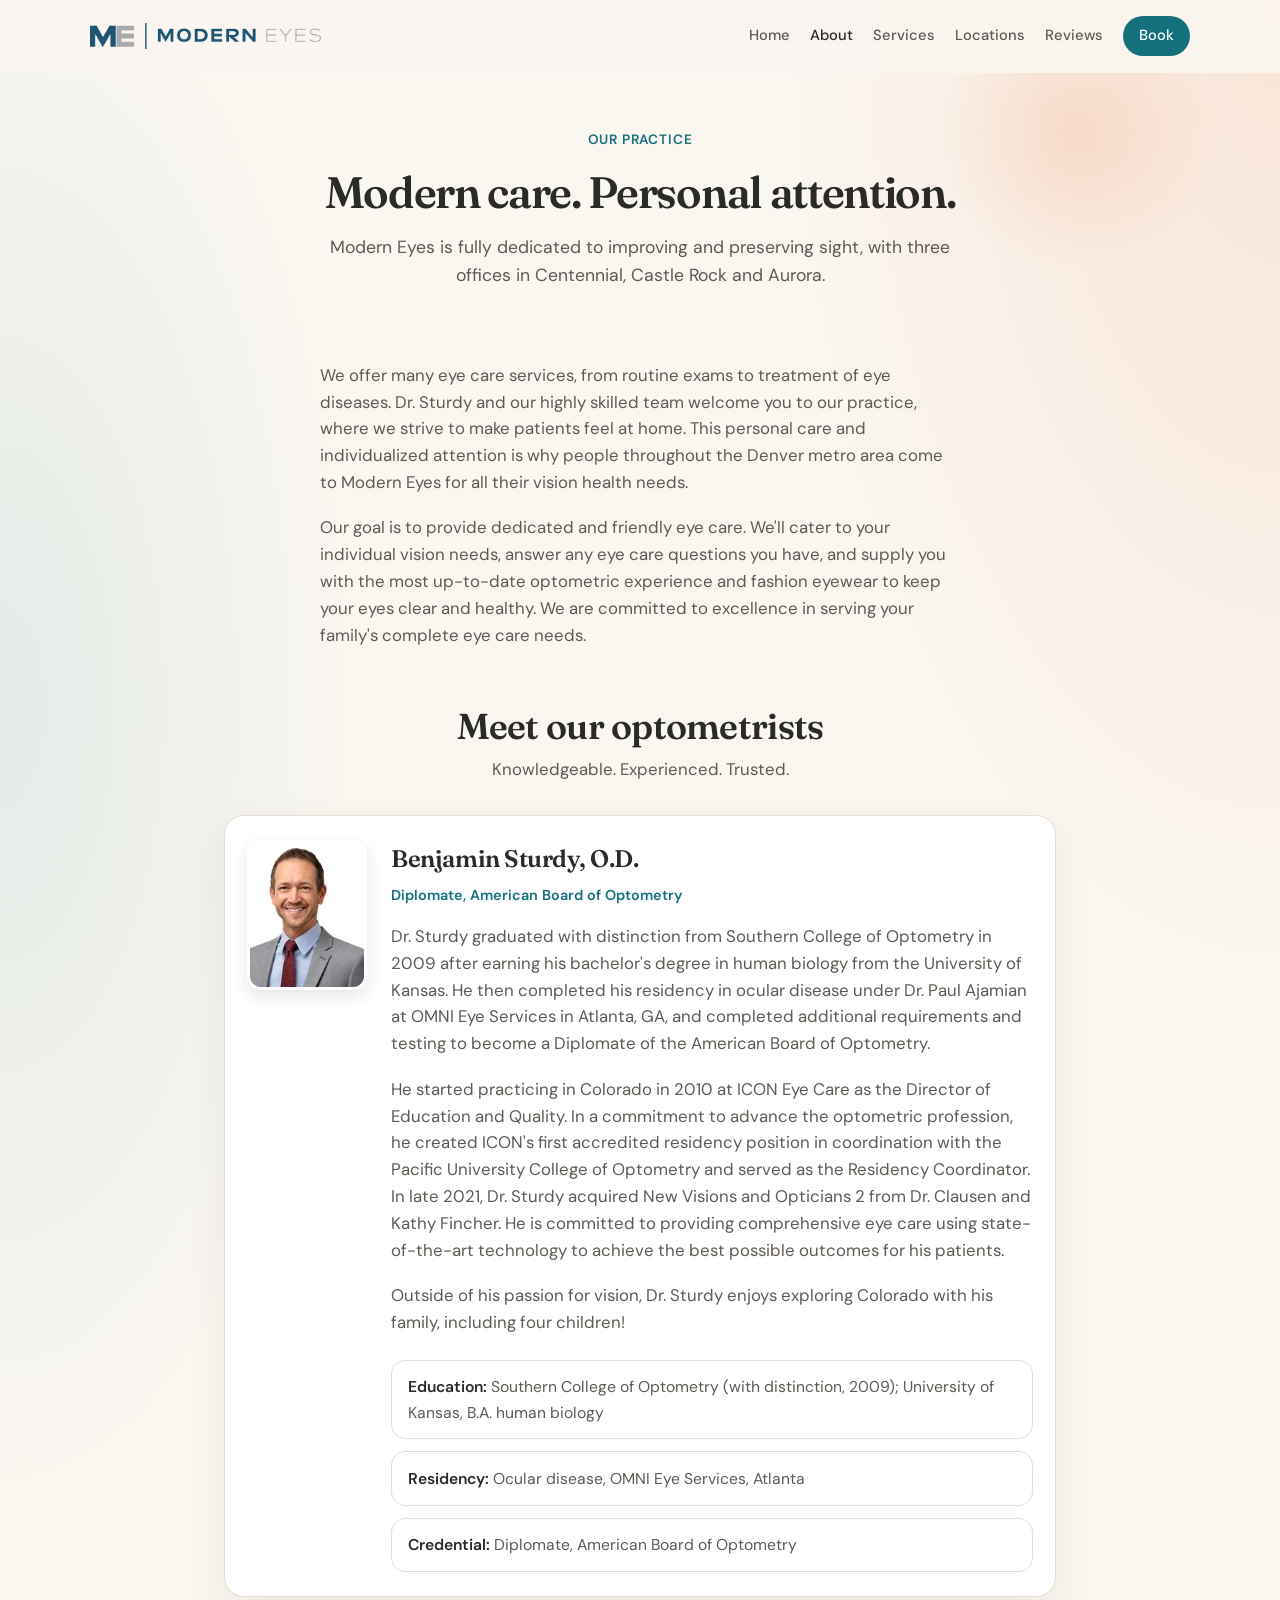
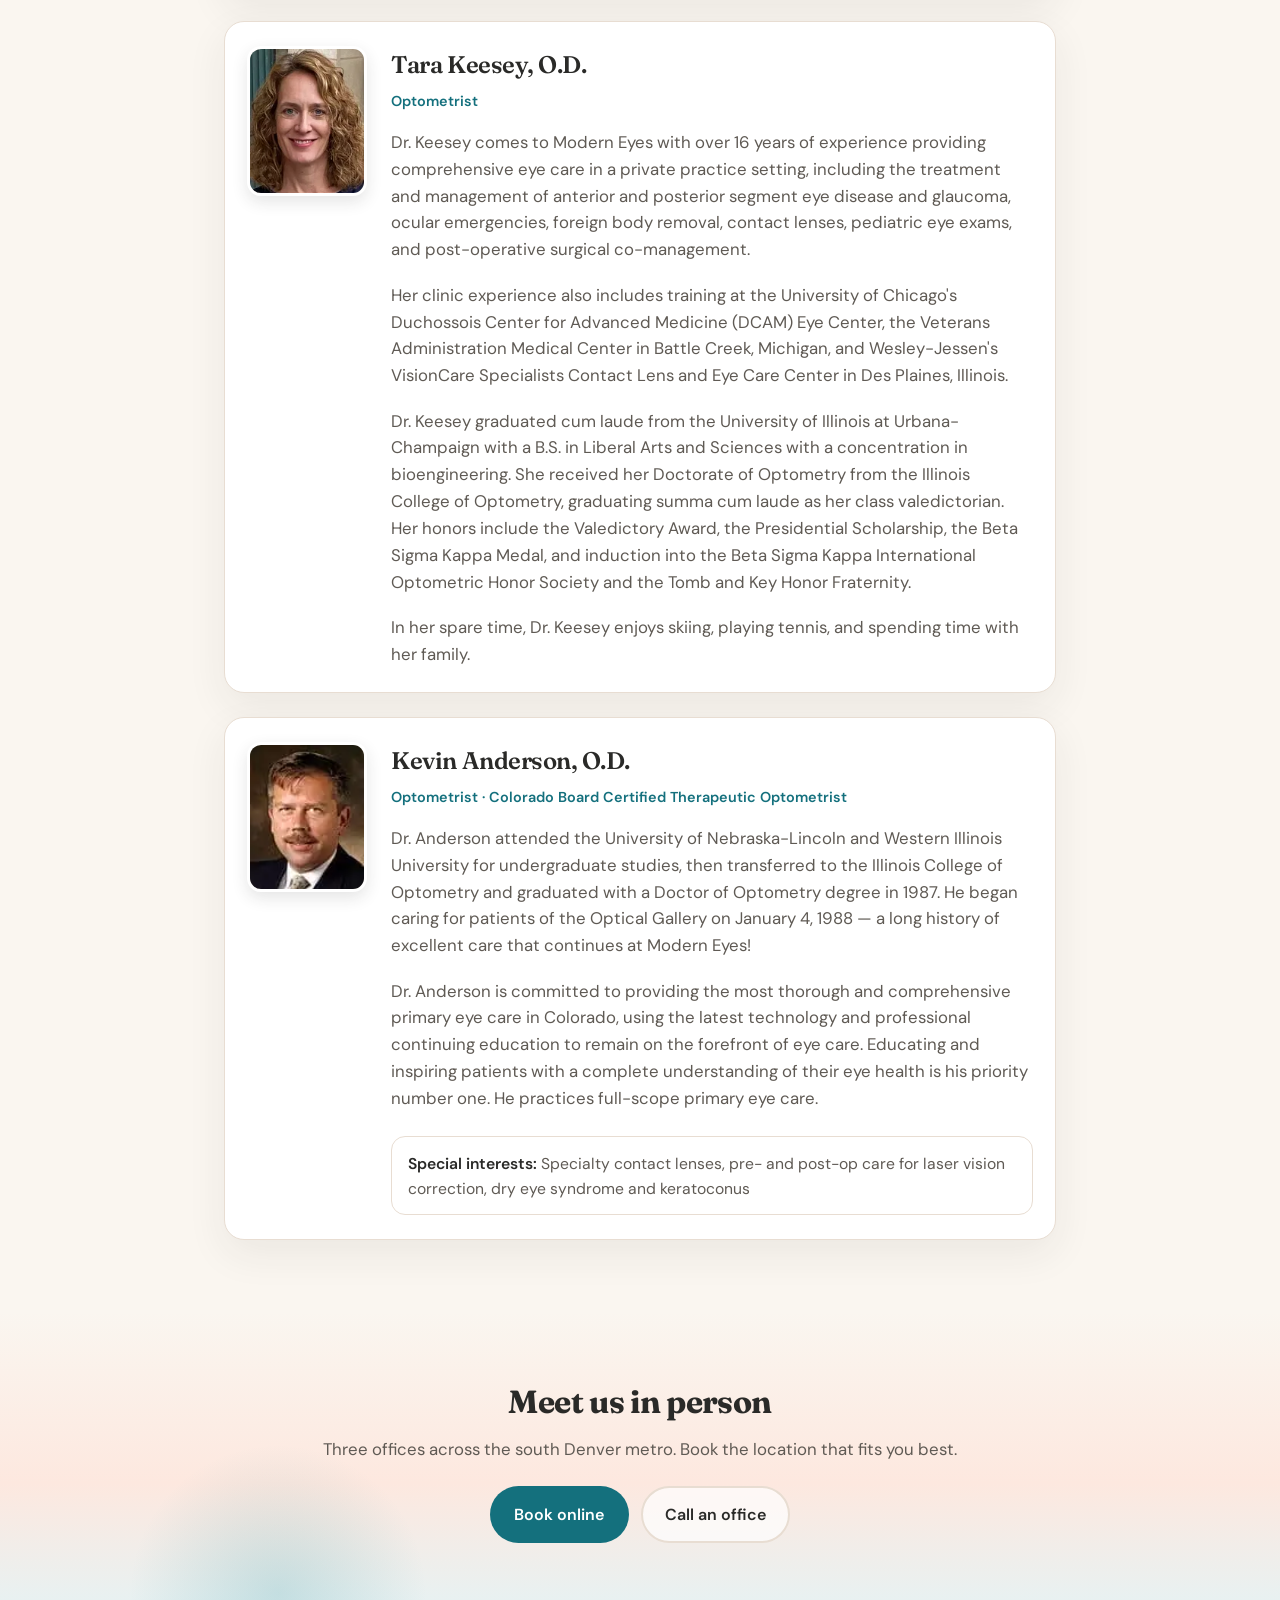
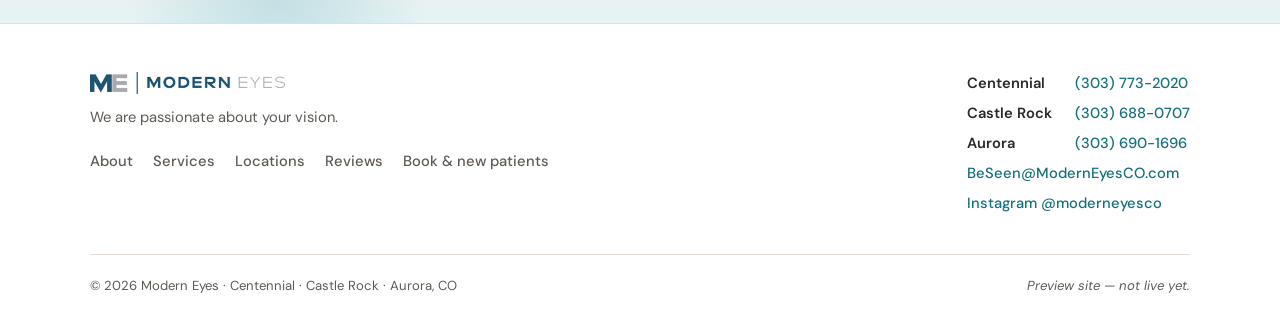
==== commit f477536f: "QA pass: fix layout and readability, real booking link, doctor bios, services, insurance, new-patien" ====
--- a/about.html
+++ b/about.html
@@ -3,23 +3,37 @@
 <head>
   <meta charset="UTF-8" />
   <meta name="viewport" content="width=device-width, initial-scale=1" />
-  <title>About — Modern Eyes</title>
-  <meta name="description" content="About Modern Eyes and Dr. Benjamin Sturdy, O.D. — family eye care in Centennial, Castle Rock & Aurora, Colorado." />
+  <title>About &amp; Our Doctors — Modern Eyes</title>
+  <meta name="description" content="Meet Dr. Benjamin Sturdy, Dr. Tara Keesey and Dr. Kevin Anderson, the optometrists at Modern Eyes in Centennial, Castle Rock and Aurora, Colorado." />
+  <meta name="theme-color" content="#14707d" />
+  <link rel="canonical" href="https://www.moderneyescolorado.com/about.html" />
+  <meta property="og:type" content="website" />
+  <meta property="og:site_name" content="Modern Eyes" />
+  <meta property="og:title" content="About &amp; Our Doctors — Modern Eyes" />
+  <meta property="og:description" content="Meet Dr. Benjamin Sturdy, Dr. Tara Keesey and Dr. Kevin Anderson, the optometrists at Modern Eyes in Centennial, Castle Rock and Aurora, Colorado." />
+  <meta property="og:url" content="https://www.moderneyescolorado.com/about.html" />
+  <meta property="og:image" content="https://www.moderneyescolorado.com/assets/images/og-image.jpg" />
+  <meta property="og:image:width" content="1200" />
+  <meta property="og:image:height" content="630" />
+  <meta property="og:image:alt" content="Modern Eyes logo over a photo of a man wearing glasses" />
+  <meta name="twitter:card" content="summary_large_image" />
+  <link rel="icon" href="favicon.ico" sizes="any" />
+  <link rel="icon" type="image/png" href="assets/images/favicon.png" />
+  <link rel="apple-touch-icon" href="assets/images/apple-touch-icon.png" />
   <link rel="preconnect" href="https://fonts.googleapis.com" />
   <link rel="preconnect" href="https://fonts.gstatic.com" crossorigin />
-  <link href="https://fonts.googleapis.com/css2?family=DM+Sans:ital,opsz,wght@0,9..40,400;0,9..40,500;0,9..40,600;0,9..40,700;1,9..40,400&family=Fraunces:opsz,wght@9..144,500;9..144,600;9..144,700&display=swap" rel="stylesheet" />
+  <link href="https://fonts.googleapis.com/css2?family=DM+Sans:ital,opsz,wght@0,9..40,400;0,9..40,500;0,9..40,600;0,9..40,700;1,9..40,400&amp;family=Fraunces:opsz,wght@9..144,500;9..144,600;9..144,700&amp;display=swap" rel="stylesheet" />
   <link rel="stylesheet" href="css/styles.css" />
 </head>
 <body>
-  <div class="preview-badge" aria-label="Draft notice">FINAL DRAFT — for Ben &amp; Everett</div>
+  <a class="skip-link" href="#main">Skip to content</a>
 
   <header class="site-header">
     <div class="container header-inner">
       <a class="logo" href="index.html">
-        <img class="logo-img" src="assets/images/logo.png" alt="" width="160" height="18" />
-        <span class="logo-text">Modern Eyes</span>
+        <img class="logo-img" src="assets/images/logo.png" alt="Modern Eyes" width="612" height="69" />
       </a>
-      <nav class="nav" aria-label="Primary">
+      <nav class="nav" id="site-nav" aria-label="Primary">
         <a href="index.html">Home</a>
         <a href="about.html" aria-current="page">About</a>
         <a href="services.html">Services</a>
@@ -27,59 +41,87 @@
         <a href="reviews.html">Reviews</a>
         <a class="nav-cta" href="book.html">Book</a>
       </nav>
-      <button class="nav-toggle" type="button" aria-label="Open menu" aria-expanded="false">
+      <button class="nav-toggle" type="button" aria-label="Open menu" aria-expanded="false" aria-controls="site-nav">
         <span></span><span></span>
       </button>
     </div>
   </header>
 
-  <main>
+  <main id="main">
     <section class="page-hero">
       <div class="container">
         <p class="eyebrow">Our practice</p>
         <h1>Modern care. Personal attention.</h1>
-        <p class="lead">
-          Modern Eyes is a family-focused optometry practice serving the Denver metro area
-          from three offices — Centennial, Castle Rock, and Aurora.
-        </p>
+        <p class="lead">Modern Eyes is fully dedicated to improving and preserving sight, with three offices in Centennial, Castle Rock and Aurora.</p>
       </div>
     </section>
 
     <section class="about-page" aria-labelledby="about-practice">
       <div class="container">
-        <div class="section-head">
-          <h2 id="about-practice">About Modern Eyes</h2>
-        </div>
-        <div class="prose">
+        <div class="prose prose-center">
+          <h2 id="about-practice" class="sr-only">About Modern Eyes</h2>
           <p>
-            We believe good eye care should feel clear and unhurried. That means thorough exams,
-            honest recommendations, and a team that treats patients like neighbors — because they are.
+            We offer many eye care services, from routine exams to treatment of eye diseases. Dr. Sturdy and our highly
+            skilled team welcome you to our practice, where we strive to make patients feel at home. This personal care and
+            individualized attention is why people throughout the Denver metro area come to Modern Eyes for all their vision health needs.
           </p>
           <p>
-            Whether you need a routine exam, help with glasses or contacts, or screening for eye disease,
-            we’re here to keep your vision healthy for the long run.
+            Our goal is to provide dedicated and friendly eye care. We'll cater to your individual vision needs, answer any eye care
+            questions you have, and supply you with the most up-to-date optometric experience and fashion eyewear to keep your eyes
+            clear and healthy. We are committed to excellence in serving your family's complete eye care needs.
           </p>
         </div>
 
+        <div class="section-head section-head-center" style="margin-top: 3.5rem;">
+          <h2>Meet our optometrists</h2>
+          <p>Knowledgeable. Experienced. Trusted.</p>
+        </div>
+
+        <div class="bio-list">
         <article class="card bio-card">
-          <h3>Benjamin Sturdy, O.D.</h3>
-          <p class="credential">Optometrist · ABO Diplomate</p>
-          <div class="prose">
-            <p>
-              Dr. Sturdy leads Modern Eyes with a focus on family eye care — from kids’ first exams
-              to adult vision needs and ongoing eye health.
-            </p>
+          <img class="bio-photo" src="assets/images/benjamin.jpg.webp" alt="Dr. Benjamin Sturdy" width="200" height="200" loading="lazy" />
+          <div class="bio-text">
+            <h3>Benjamin Sturdy, O.D.</h3>
+            <p class="credential">Diplomate, American Board of Optometry</p>
+            <div class="prose">
+              <p>Dr. Sturdy graduated with distinction from Southern College of Optometry in 2009 after earning his bachelor's degree in human biology from the University of Kansas. He then completed his residency in ocular disease under Dr. Paul Ajamian at OMNI Eye Services in Atlanta, GA, and completed additional requirements and testing to become a Diplomate of the American Board of Optometry.</p>
+              <p>He started practicing in Colorado in 2010 at ICON Eye Care as the Director of Education and Quality. In a commitment to advance the optometric profession, he created ICON's first accredited residency position in coordination with the Pacific University College of Optometry and served as the Residency Coordinator. In late 2021, Dr. Sturdy acquired New Visions and Opticians 2 from Dr. Clausen and Kathy Fincher. He is committed to providing comprehensive eye care using state-of-the-art technology to achieve the best possible outcomes for his patients.</p>
+              <p>Outside of his passion for vision, Dr. Sturdy enjoys exploring Colorado with his family, including four children!</p>
+            </div>
+          <ul class="highlight-list">
+            <li><strong>Education:</strong> Southern College of Optometry (with distinction, 2009); University of Kansas, B.A. human biology</li>
+            <li><strong>Residency:</strong> Ocular disease, OMNI Eye Services, Atlanta</li>
+            <li><strong>Credential:</strong> Diplomate, American Board of Optometry</li>
+          </ul>
           </div>
+        </article>
+        <article class="card bio-card">
+          <img class="bio-photo" src="assets/images/keesey.jpg.webp" alt="Dr. Tara Keesey" width="150" height="200" loading="lazy" />
+          <div class="bio-text">
+            <h3>Tara Keesey, O.D.</h3>
+            <p class="credential">Optometrist</p>
+            <div class="prose">
+              <p>Dr. Keesey comes to Modern Eyes with over 16 years of experience providing comprehensive eye care in a private practice setting, including the treatment and management of anterior and posterior segment eye disease and glaucoma, ocular emergencies, foreign body removal, contact lenses, pediatric eye exams, and post-operative surgical co-management.</p>
+              <p>Her clinic experience also includes training at the University of Chicago's Duchossois Center for Advanced Medicine (DCAM) Eye Center, the Veterans Administration Medical Center in Battle Creek, Michigan, and Wesley-Jessen's VisionCare Specialists Contact Lens and Eye Care Center in Des Plaines, Illinois.</p>
+              <p>Dr. Keesey graduated cum laude from the University of Illinois at Urbana-Champaign with a B.S. in Liberal Arts and Sciences with a concentration in bioengineering. She received her Doctorate of Optometry from the Illinois College of Optometry, graduating summa cum laude as her class valedictorian. Her honors include the Valedictory Award, the Presidential Scholarship, the Beta Sigma Kappa Medal, and induction into the Beta Sigma Kappa International Optometric Honor Society and the Tomb and Key Honor Fraternity.</p>
+              <p>In her spare time, Dr. Keesey enjoys skiing, playing tennis, and spending time with her family.</p>
+            </div>
+          </div>
+        </article>
+        <article class="card bio-card">
+          <img class="bio-photo" src="assets/images/anderson.jpg.webp" alt="Dr. Kevin Anderson" width="100" height="145" loading="lazy" />
+          <div class="bio-text">
+            <h3>Kevin Anderson, O.D.</h3>
+            <p class="credential">Optometrist · Colorado Board Certified Therapeutic Optometrist</p>
+            <div class="prose">
+              <p>Dr. Anderson attended the University of Nebraska-Lincoln and Western Illinois University for undergraduate studies, then transferred to the Illinois College of Optometry and graduated with a Doctor of Optometry degree in 1987. He began caring for patients of the Optical Gallery on January 4, 1988 — a long history of excellent care that continues at Modern Eyes!</p>
+              <p>Dr. Anderson is committed to providing the most thorough and comprehensive primary eye care in Colorado, using the latest technology and professional continuing education to remain on the forefront of eye care. Educating and inspiring patients with a complete understanding of their eye health is his priority number one. He practices full-scope primary eye care.</p>
+            </div>
           <ul class="highlight-list">
-            <li><strong>Education:</strong> Graduate of Southern College of Optometry (SCO)</li>
-            <li><strong>Credential:</strong> ABO Diplomate (American Board of Optometry)</li>
-            <li><strong>Focus:</strong> Comprehensive family eye care across our three Colorado offices</li>
+            <li><strong>Special interests:</strong> Specialty contact lenses, pre- and post-op care for laser vision correction, dry eye syndrome and keratoconus</li>
           </ul>
+          </div>
         </article>
-
-        <div class="section-head" style="margin-top: 3rem;">
-          <h2>Our doctors</h2>
-          <p>You’ll also see Drs. Tara Keesey and Kevin Anderson as part of the Modern Eyes team.</p>
         </div>
       </div>
     </section>
@@ -87,28 +129,39 @@
     <section class="cta-band">
       <div class="container cta-inner">
         <h2>Meet us in person</h2>
-        <p>Three offices across the south Denver metro — book the location that fits you best.</p>
-        <a class="btn btn-primary" href="book.html">Book an appointment</a>
+        <p>Three offices across the south Denver metro. Book the location that fits you best.</p>
+        <div class="cta-actions">
+          <a class="btn btn-primary" href="https://scheduler.eyefinity.com/index.html?domainName=moderneyesco.com" target="_blank" rel="noopener noreferrer">Book online</a>
+          <a class="btn btn-secondary" href="locations.html">Call an office</a>
+        </div>
       </div>
     </section>
   </main>
 
   <footer class="site-footer">
     <div class="container footer-inner">
-      <div>
-        <p class="footer-brand">Modern Eyes · moderneyescolorado.com</p>
-        <p class="footer-preview">FINAL DRAFT — for Ben &amp; Everett review. Not the live site yet.</p>
+      <div class="footer-col">
+        <img class="footer-logo" src="assets/images/logo.png" alt="Modern Eyes" width="612" height="69" loading="lazy" />
+        <p class="footer-tag">We are passionate about your vision.</p>
         <nav class="footer-nav" aria-label="Footer">
           <a href="about.html">About</a>
           <a href="services.html">Services</a>
           <a href="locations.html">Locations</a>
           <a href="reviews.html">Reviews</a>
-          <a href="book.html">Book</a>
+          <a href="book.html">Book &amp; new patients</a>
         </nav>
       </div>
-      <div class="footer-right">
-        <p class="footer-meta">Centennial · Castle Rock · Aurora, CO</p>
+      <div class="footer-col footer-contact">
+        <p><strong>Centennial</strong> <a href="tel:+13037732020">(303) 773-2020</a></p>
+        <p><strong>Castle Rock</strong> <a href="tel:+13036880707">(303) 688-0707</a></p>
+        <p><strong>Aurora</strong> <a href="tel:+13036901696">(303) 690-1696</a></p>
+        <p><a href="mailto:BeSeen@ModernEyesCO.com">BeSeen@ModernEyesCO.com</a></p>
+        <p><a href="https://www.instagram.com/moderneyesco/" target="_blank" rel="noopener noreferrer">Instagram @moderneyesco</a></p>
       </div>
+    </div>
+    <div class="container footer-bottom">
+      <p>© 2026 Modern Eyes · Centennial · Castle Rock · Aurora, CO</p>
+      <p class="footer-preview">Preview site — not live yet.</p>
     </div>
   </footer>
 
--- a/css/styles.css
+++ b/css/styles.css
@@ -1,4 +1,4 @@
-/* Modern Eyes Colorado — final draft styles
+/* Modern Eyes Colorado — site styles
    Warm cream + teal + coral/peach; friendly but professional */
 
 :root {
@@ -82,23 +82,22 @@
   margin-inline: auto;
 }
 
-/* Draft badge */
-.preview-badge {
-  position: fixed;
+/* Skip link */
+.skip-link {
+  position: absolute;
+  left: 12px;
+  top: -120px;
+  z-index: 1000;
+  background: #fff;
+  color: var(--teal-deep);
+  padding: 0.6rem 1rem;
+  border-radius: 999px;
+  box-shadow: var(--shadow);
+  font-weight: 600;
+}
+
+.skip-link:focus {
   top: 12px;
-  left: 12px;
-  z-index: 1000;
-  font-size: 0.7rem;
-  font-weight: 600;
-  letter-spacing: 0.04em;
-  text-transform: uppercase;
-  color: var(--teal-deep);
-  background: #fff;
-  border: 1px solid var(--border);
-  border-radius: 999px;
-  padding: 0.35rem 0.75rem;
-  box-shadow: var(--shadow);
-  max-width: calc(100vw - 24px);
 }
 
 /* Header */
@@ -142,13 +141,9 @@
 }
 
 .logo-img {
-  height: 28px;
+  height: 26px;
   width: auto;
   display: block;
-}
-
-.logo-text {
-  white-space: nowrap;
 }
 
 .nav {
@@ -170,7 +165,7 @@
 }
 
 .nav-cta {
-  background: var(--teal);
+  background: var(--teal-deep);
   color: #fff !important;
   padding: 0.5rem 1rem;
   border-radius: 999px;
@@ -178,7 +173,7 @@
 }
 
 .nav-cta:hover {
-  background: var(--teal-deep);
+  background: #0f5a65;
 }
 
 .nav-toggle {
@@ -202,7 +197,7 @@
   transition: transform 0.2s ease, opacity 0.2s ease;
 }
 
-/* Hero with photo background */
+/* Hero with switching photo backgrounds */
 .hero {
   position: relative;
   min-height: calc(100vh - var(--header-h));
@@ -211,36 +206,127 @@
   padding: 4.5rem 0 5.5rem;
   overflow: hidden;
   background-color: #1a3a42;
-  background-image: url("../assets/images/hero-1.jpg.webp");
+}
+
+.hero-slides {
+  position: absolute;
+  inset: 0;
+  z-index: 0;
+}
+
+.hero-slide {
+  position: absolute;
+  inset: 0;
   background-size: cover;
   background-position: center;
+  opacity: 0;
+  transition: opacity 1s ease;
+}
+
+.hero-slide.is-active {
+  opacity: 1;
+  z-index: 1;
 }
 
 .hero::before {
   content: "";
   position: absolute;
   inset: 0;
+  z-index: 2;
   background:
-    linear-gradient(105deg, rgba(26, 42, 40, 0.78) 0%, rgba(26, 58, 66, 0.55) 48%, rgba(232, 137, 107, 0.28) 100%),
-    linear-gradient(180deg, rgba(20, 30, 32, 0.25) 0%, rgba(20, 30, 32, 0.45) 100%);
+    linear-gradient(100deg, rgba(18, 36, 40, 0.86) 0%, rgba(22, 52, 60, 0.68) 45%, rgba(26, 58, 66, 0.32) 75%, rgba(232, 137, 107, 0.22) 100%),
+    linear-gradient(180deg, rgba(20, 30, 32, 0.2) 0%, rgba(20, 30, 32, 0.45) 100%);
   pointer-events: none;
+}
+
+.hero-controls {
+  display: contents;
+}
+
+.hero-btn {
+  position: absolute;
+  top: 50%;
+  transform: translateY(-50%);
+  z-index: 4;
+  display: inline-flex;
+  align-items: center;
+  justify-content: center;
+  padding: 0 0 0.15rem;
+  width: 2.6rem;
+  height: 2.6rem;
+  border: none;
+  border-radius: 999px;
+  background: rgba(255, 255, 255, 0.92);
+  color: #1a2a32;
+  font-size: 1.6rem;
+  line-height: 1;
+  cursor: pointer;
+  box-shadow: 0 8px 20px rgba(26, 42, 50, 0.18);
+}
+
+.hero-btn:hover { background: #fff; }
+.hero-prev { left: 1rem; }
+.hero-next { right: 1rem; }
+
+.hero-dots {
+  position: absolute;
+  left: 0;
+  right: 0;
+  bottom: 1rem;
+  z-index: 4;
+  display: flex;
+  justify-content: center;
+  gap: 0.15rem;
+}
+
+.hero-dot {
+  width: 1.5rem;
+  height: 1.5rem;
+  border: none;
+  padding: 0;
+  background: transparent;
+  cursor: pointer;
+  display: inline-flex;
+  align-items: center;
+  justify-content: center;
+}
+
+.hero-dot::before {
+  content: "";
+  width: 0.55rem;
+  height: 0.55rem;
+  border-radius: 999px;
+  background: rgba(255, 255, 255, 0.55);
+  transition: background 0.2s ease, transform 0.2s ease;
+}
+
+.hero-dot.is-active::before {
+  background: #fff;
+  transform: scale(1.3);
+}
+
+.hero-btn:focus-visible,
+.hero-dot:focus-visible {
+  outline: 2px solid #fff;
+  outline-offset: 2px;
 }
 
 .hero-inner {
   position: relative;
-  z-index: 1;
+  z-index: 3;
   max-width: 36rem;
 }
 
 .hero .eyebrow {
-  color: var(--peach);
+  color: #ffd2b8;
 }
 
 .hero .wordmark,
 .hero .hero-headline,
-.hero .hero-sub {
+.hero .hero-sub,
+.hero .eyebrow {
   color: #fff;
-  text-shadow: 0 2px 18px rgba(0, 0, 0, 0.25);
+  text-shadow: 0 1px 3px rgba(0, 0, 0, 0.35), 0 2px 18px rgba(0, 0, 0, 0.3);
 }
 
 .hero .hero-headline {
@@ -248,13 +334,13 @@
 }
 
 .hero .hero-sub {
-  color: rgba(255, 255, 255, 0.9);
+  color: rgba(255, 255, 255, 0.94);
 }
 
 .hero .btn-secondary {
   color: #fff;
-  border-color: rgba(255, 255, 255, 0.45);
-  background: rgba(255, 255, 255, 0.08);
+  border-color: rgba(255, 255, 255, 0.6);
+  background: rgba(20, 30, 32, 0.25);
 }
 
 .hero .btn-secondary:hover {
@@ -268,7 +354,7 @@
   font-weight: 600;
   letter-spacing: 0.06em;
   text-transform: uppercase;
-  color: var(--teal);
+  color: var(--teal-deep);
   margin: 0 0 1rem;
 }
 
@@ -310,41 +396,6 @@
 
 .hero-glow {
   display: none;
-}
-
-/* Photo strip / gallery */
-.photo-strip {
-  padding: 0 0 1rem;
-  margin-top: -2.5rem;
-  position: relative;
-  z-index: 2;
-}
-
-.photo-strip-grid {
-  display: grid;
-  grid-template-columns: repeat(4, 1fr);
-  gap: 1rem;
-}
-
-.photo-strip-item {
-  margin: 0;
-  border-radius: var(--radius);
-  overflow: hidden;
-  box-shadow: var(--shadow);
-  border: 3px solid #fff;
-  background: var(--bg-cream);
-  aspect-ratio: 4 / 3;
-}
-
-.photo-strip-item img {
-  width: 100%;
-  height: 100%;
-  object-fit: cover;
-  transition: transform 0.35s ease;
-}
-
-.photo-strip-item:hover img {
-  transform: scale(1.04);
 }
 
 /* Buttons */
@@ -365,13 +416,25 @@
 }
 
 .btn-primary {
-  background: var(--teal);
-  color: #fff;
-}
-
-.btn-primary:hover {
   background: var(--teal-deep);
   color: #fff;
+}
+
+.btn-primary:hover {
+  background: #0f5a65;
+  color: #fff;
+}
+
+.btn:focus-visible,
+.nav a:focus-visible,
+.card a:focus-visible {
+  outline: 3px solid var(--coral);
+  outline-offset: 2px;
+}
+
+.btn-lg {
+  font-size: 1.1rem;
+  padding: 1rem 2rem;
 }
 
 .btn-secondary {
@@ -555,8 +618,9 @@
 }
 
 .doctor-avatars img {
-  width: 48px;
-  height: 48px;
+  width: 56px;
+  height: 56px;
+  object-position: top;
   border-radius: 50%;
   object-fit: cover;
   border: 2px solid #fff;
@@ -576,28 +640,6 @@
   display: flex;
   flex-direction: column;
   gap: 1rem;
-}
-
-.book-placeholder {
-  margin-top: 2.5rem;
-  padding: 1.75rem;
-  border: 2px dashed #efc9b8;
-  border-radius: var(--radius);
-  background: var(--coral-soft);
-  text-align: center;
-}
-
-.book-placeholder h3 {
-  font-family: var(--font-display);
-  font-size: 1.25rem;
-  margin: 0 0 0.5rem;
-}
-
-.book-placeholder p {
-  margin: 0;
-  color: var(--ink-muted);
-  max-width: 36rem;
-  margin-inline: auto;
 }
 
 /* Page hero (inner pages) */
@@ -619,20 +661,27 @@
   pointer-events: none;
 }
 
+.page-hero .container {
+  text-align: center;
+  margin-left: auto;
+  margin-right: auto;
+  max-width: 40rem;
+}
+
 .page-hero h1 {
   font-family: var(--font-display);
   font-size: clamp(2rem, 5vw, 2.75rem);
   font-weight: 600;
   letter-spacing: -0.03em;
   line-height: 1.15;
-  margin: 0 0 1rem;
+  margin: 0 auto 1rem;
   max-width: 22ch;
 }
 
 .page-hero .lead {
   font-size: 1.1rem;
   color: var(--ink-muted);
-  margin: 0 0 1rem;
+  margin: 0 auto 1rem;
   max-width: 40rem;
 }
 
@@ -688,7 +737,25 @@
 .services-accordion {
   display: grid;
   gap: 0.9rem;
-  max-width: 48rem;
+  max-width: 40rem;
+  margin-left: auto;
+  margin-right: auto;
+  width: 100%;
+}
+
+.services .container {
+  text-align: center;
+}
+
+.services .services-accordion {
+  text-align: left;
+}
+
+.services .services-note {
+  margin: 2rem auto 0;
+  color: var(--ink-muted);
+  max-width: 36rem;
+  text-align: center;
 }
 
 .service-item {
@@ -773,8 +840,27 @@
   margin: 0 0 0.75rem;
 }
 
-.service-body p:last-child {
+.service-body p:last-child,
+.service-body ul:last-child {
   margin-bottom: 0;
+}
+
+.service-body ul {
+  margin: 0 0 0.75rem;
+  padding-left: 1.1rem;
+}
+
+.service-body li {
+  margin-bottom: 0.35rem;
+}
+
+.service-body li::marker {
+  color: var(--coral);
+}
+
+.service-title {
+  flex: 1;
+  min-width: 0;
 }
 
 /* Legacy static service cards (if any remain) */
@@ -827,7 +913,7 @@
 .bio-card .credential {
   font-size: 0.9rem;
   font-weight: 600;
-  color: var(--teal);
+  color: var(--teal-deep);
   margin: 0 0 1rem;
 }
 
@@ -922,59 +1008,87 @@
 
 /* Footer */
 .site-footer {
-  padding: 2.5rem 0 2.5rem;
+  padding: 3rem 0 1.5rem;
   border-top: 1px solid var(--border);
   background: var(--bg-elevated);
+  font-size: 0.92rem;
 }
 
 .footer-inner {
   display: grid;
-  gap: 1.5rem;
-}
-
-.footer-brand {
+  gap: 2rem;
+}
+
+.footer-logo {
+  height: 22px;
+  width: auto;
+  margin-bottom: 0.75rem;
+}
+
+.footer-tag {
+  margin: 0;
+  color: var(--ink-muted);
+}
+
+.footer-contact p {
+  margin: 0 0 0.4rem;
+  color: var(--ink-muted);
+}
+
+.footer-contact strong {
+  color: var(--ink);
   font-weight: 600;
-  margin: 0 0 0.35rem;
-}
-
-.footer-preview {
-  margin: 0;
-  font-size: 0.85rem;
-  color: var(--ink-muted);
+  display: inline-block;
+  min-width: 6.5rem;
+}
+
+.footer-contact a {
+  text-decoration: none;
+  font-weight: 500;
 }
 
 .footer-nav {
   display: flex;
   flex-wrap: wrap;
-  gap: 0.75rem 1.25rem;
-  margin-top: 0.75rem;
+  gap: 0.5rem 1.25rem;
+  margin-top: 1rem;
 }
 
 .footer-nav a {
-  font-size: 0.9rem;
   color: var(--ink-muted);
   text-decoration: none;
   font-weight: 500;
+  padding: 0.25rem 0;
 }
 
 .footer-nav a:hover {
   color: var(--coral-deep);
 }
 
-.footer-meta {
-  font-size: 0.85rem;
-  color: var(--ink-muted);
+.footer-bottom {
+  display: flex;
+  flex-wrap: wrap;
+  justify-content: space-between;
+  gap: 0.25rem 1rem;
+  margin-top: 2rem;
+  padding-top: 1.25rem;
+  border-top: 1px solid var(--border);
+  font-size: 0.82rem;
+  color: var(--ink-muted);
+}
+
+.footer-bottom p {
   margin: 0;
+}
+
+.footer-preview {
+  font-style: italic;
 }
 
 @media (min-width: 700px) {
   .footer-inner {
     grid-template-columns: 1fr auto;
     align-items: start;
-  }
-
-  .footer-right {
-    text-align: right;
   }
 }
 
@@ -1029,41 +1143,48 @@
     transform: translateY(-4px) rotate(-45deg);
   }
 
-  .logo-text {
-    display: none;
-  }
-
   .logo-img {
-    height: 32px;
+    height: 22px;
   }
 }
 
 @media (max-width: 800px) {
-  .card-grid,
-  .card-grid-2,
-  .reviews-grid,
-  .photo-strip-grid {
-    grid-template-columns: 1fr 1fr;
-  }
-
-  .photo-strip {
-    margin-top: -1.5rem;
-  }
-
   .service-body {
     padding-left: 1.35rem;
   }
 
-  .preview-badge {
-    top: auto;
-    bottom: 12px;
-    left: 12px;
-    right: auto;
-  }
-
   .hero {
     min-height: auto;
-    padding: 3.5rem 0 4.5rem;
+    padding: 3rem 0 5rem;
+  }
+
+  .hero::before {
+    background:
+      linear-gradient(180deg, rgba(18, 36, 40, 0.72) 0%, rgba(22, 52, 60, 0.7) 60%, rgba(18, 36, 40, 0.8) 100%);
+  }
+
+  .hero-controls {
+    display: flex;
+    position: absolute;
+    left: 0;
+    right: 0;
+    bottom: 1rem;
+    z-index: 4;
+    align-items: center;
+    justify-content: center;
+    gap: 0.6rem;
+  }
+
+  .hero-dots {
+    position: static;
+  }
+
+  .hero-btn {
+    position: static;
+    transform: none;
+    width: 2.25rem;
+    height: 2.25rem;
+    font-size: 1.4rem;
   }
 
   .page-hero h1 {
@@ -1071,11 +1192,14 @@
   }
 }
 
-@media (max-width: 520px) {
-  .photo-strip-grid {
+@media (max-width: 980px) {
+  .reviews-grid,
+  .card-grid-2 {
     grid-template-columns: 1fr 1fr;
   }
-
+}
+
+@media (max-width: 700px) {
   .card-grid,
   .card-grid-2,
   .reviews-grid {
@@ -1083,16 +1207,240 @@
   }
 }
 
-@media (min-width: 801px) and (max-width: 980px) {
-  .card-grid {
-    grid-template-columns: repeat(2, 1fr);
-  }
-
-  .reviews-grid {
-    grid-template-columns: repeat(2, 1fr);
-  }
-
-  .photo-strip-grid {
-    grid-template-columns: repeat(4, 1fr);
-  }
-}
+@media (max-width: 420px) {
+  .hero-actions .btn {
+    flex: 1 1 100%;
+  }
+}
+
+@media (prefers-reduced-motion: reduce) {
+  html { scroll-behavior: auto; }
+  .hero-slide { transition: none; }
+}
+
+/* ---- Added sections ---- */
+.section-head-center {
+  margin-inline: auto;
+  text-align: center;
+}
+
+.more-link {
+  margin: 1.5rem 0 0;
+  text-align: center;
+}
+
+.highlights {
+  padding: 4.5rem 0 1rem;
+}
+
+.highlight-card {
+  display: block;
+  text-decoration: none;
+  color: inherit;
+  text-align: center;
+  border-top: 4px solid var(--coral);
+}
+
+.highlight-card:nth-child(2) { border-top-color: var(--teal); }
+.highlight-card:nth-child(3) { border-top-color: var(--peach); }
+
+.highlight-card h3 {
+  font-family: var(--font-display);
+  font-size: 1.3rem;
+  margin: 0 0 0.5rem;
+  color: var(--ink);
+}
+
+.highlight-card p {
+  margin: 0;
+  color: var(--ink-muted);
+  font-size: 0.97rem;
+}
+
+.highlight-card:hover {
+  transform: translateY(-2px);
+  color: inherit;
+}
+
+.offer-card {
+  margin: 2.5rem auto 0;
+  max-width: 46rem;
+  text-align: center;
+  padding: 1.75rem 1.5rem;
+  border-radius: var(--radius);
+  background: linear-gradient(135deg, var(--coral-soft), #fff7ef 60%, var(--teal-soft));
+  border: 1px solid #f0d5c4;
+}
+
+.offer-tag {
+  display: inline-block;
+  margin: 0 0 0.6rem;
+  padding: 0.2rem 0.75rem;
+  border-radius: 999px;
+  background: #fff;
+  color: #b4532f;
+  font-size: 0.75rem;
+  font-weight: 700;
+  letter-spacing: 0.06em;
+  text-transform: uppercase;
+}
+
+.offer-card h3 {
+  font-family: var(--font-display);
+  font-size: clamp(1.25rem, 2.5vw, 1.55rem);
+  margin: 0 0 0.5rem;
+}
+
+.offer-card p {
+  margin: 0 auto 0.5rem;
+  max-width: 38rem;
+  color: var(--ink-muted);
+}
+
+.offer-card .offer-fine {
+  font-size: 0.8rem;
+  margin-bottom: 0;
+}
+
+.book-panel {
+  max-width: 40rem;
+  margin: 0 auto 3rem;
+  text-align: center;
+  padding: 2.25rem 1.5rem;
+  background: var(--bg-elevated);
+  border: 1px solid var(--border);
+  border-radius: var(--radius);
+  box-shadow: var(--shadow);
+}
+
+.book-panel h2 {
+  font-family: var(--font-display);
+  font-size: clamp(1.6rem, 3vw, 2.1rem);
+  margin: 0 0 0.5rem;
+  letter-spacing: -0.02em;
+}
+
+.book-panel > p {
+  margin: 0 auto 1.4rem;
+  color: var(--ink-muted);
+  max-width: 32rem;
+}
+
+.book-panel .book-small {
+  margin: 1.25rem auto 0;
+  font-size: 0.92rem;
+}
+
+#book .book-panel {
+  margin-bottom: 0;
+}
+
+.cta-actions {
+  display: flex;
+  flex-wrap: wrap;
+  justify-content: center;
+  gap: 0.75rem;
+}
+
+.cta-band .btn-secondary {
+  background: rgba(255, 255, 255, 0.7);
+}
+
+.patients {
+  padding: 4.5rem 0;
+}
+
+.info-card h3 {
+  font-family: var(--font-display);
+  font-size: 1.35rem;
+  margin: 0 0 0.6rem;
+}
+
+.info-card p {
+  color: var(--ink-muted);
+  margin: 0 0 1rem;
+  font-size: 0.98rem;
+}
+
+.info-card p:last-child {
+  margin-bottom: 0;
+}
+
+.pill-list {
+  list-style: none;
+  padding: 0;
+  margin: 0 0 1rem;
+  display: flex;
+  flex-wrap: wrap;
+  gap: 0.5rem;
+}
+
+.pill-list li {
+  padding: 0.3rem 0.8rem;
+  border-radius: 999px;
+  background: var(--teal-soft);
+  color: var(--teal-deep);
+  font-weight: 600;
+  font-size: 0.88rem;
+}
+
+.contact-line {
+  text-align: center;
+  margin: 2rem 0 0;
+  color: var(--ink-muted);
+}
+
+.location-card .phone {
+  display: block;
+}
+
+.prose-center {
+  margin-inline: auto;
+}
+
+.bio-list {
+  display: grid;
+  gap: 1.5rem;
+  max-width: 52rem;
+  margin: 0 auto;
+}
+
+.bio-card {
+  margin-top: 0;
+  display: grid;
+  grid-template-columns: 120px 1fr;
+  gap: 1.5rem;
+  align-items: start;
+}
+
+.bio-photo {
+  width: 120px;
+  height: 150px;
+  object-fit: cover;
+  object-position: top;
+  border-radius: var(--radius-sm);
+  border: 3px solid #fff;
+  box-shadow: 0 6px 16px rgba(42, 42, 40, 0.12);
+  background: var(--bg-cream);
+}
+
+.bio-text .prose {
+  max-width: none;
+}
+
+@media (max-width: 600px) {
+  .bio-card {
+    grid-template-columns: 1fr;
+    gap: 1rem;
+  }
+
+  .bio-photo {
+    width: 104px;
+    height: 130px;
+  }
+}
+
+/* Tighten the gap between an inner-page hero and its first section */
+.page-hero + section {
+  padding-top: 1.5rem;
+}
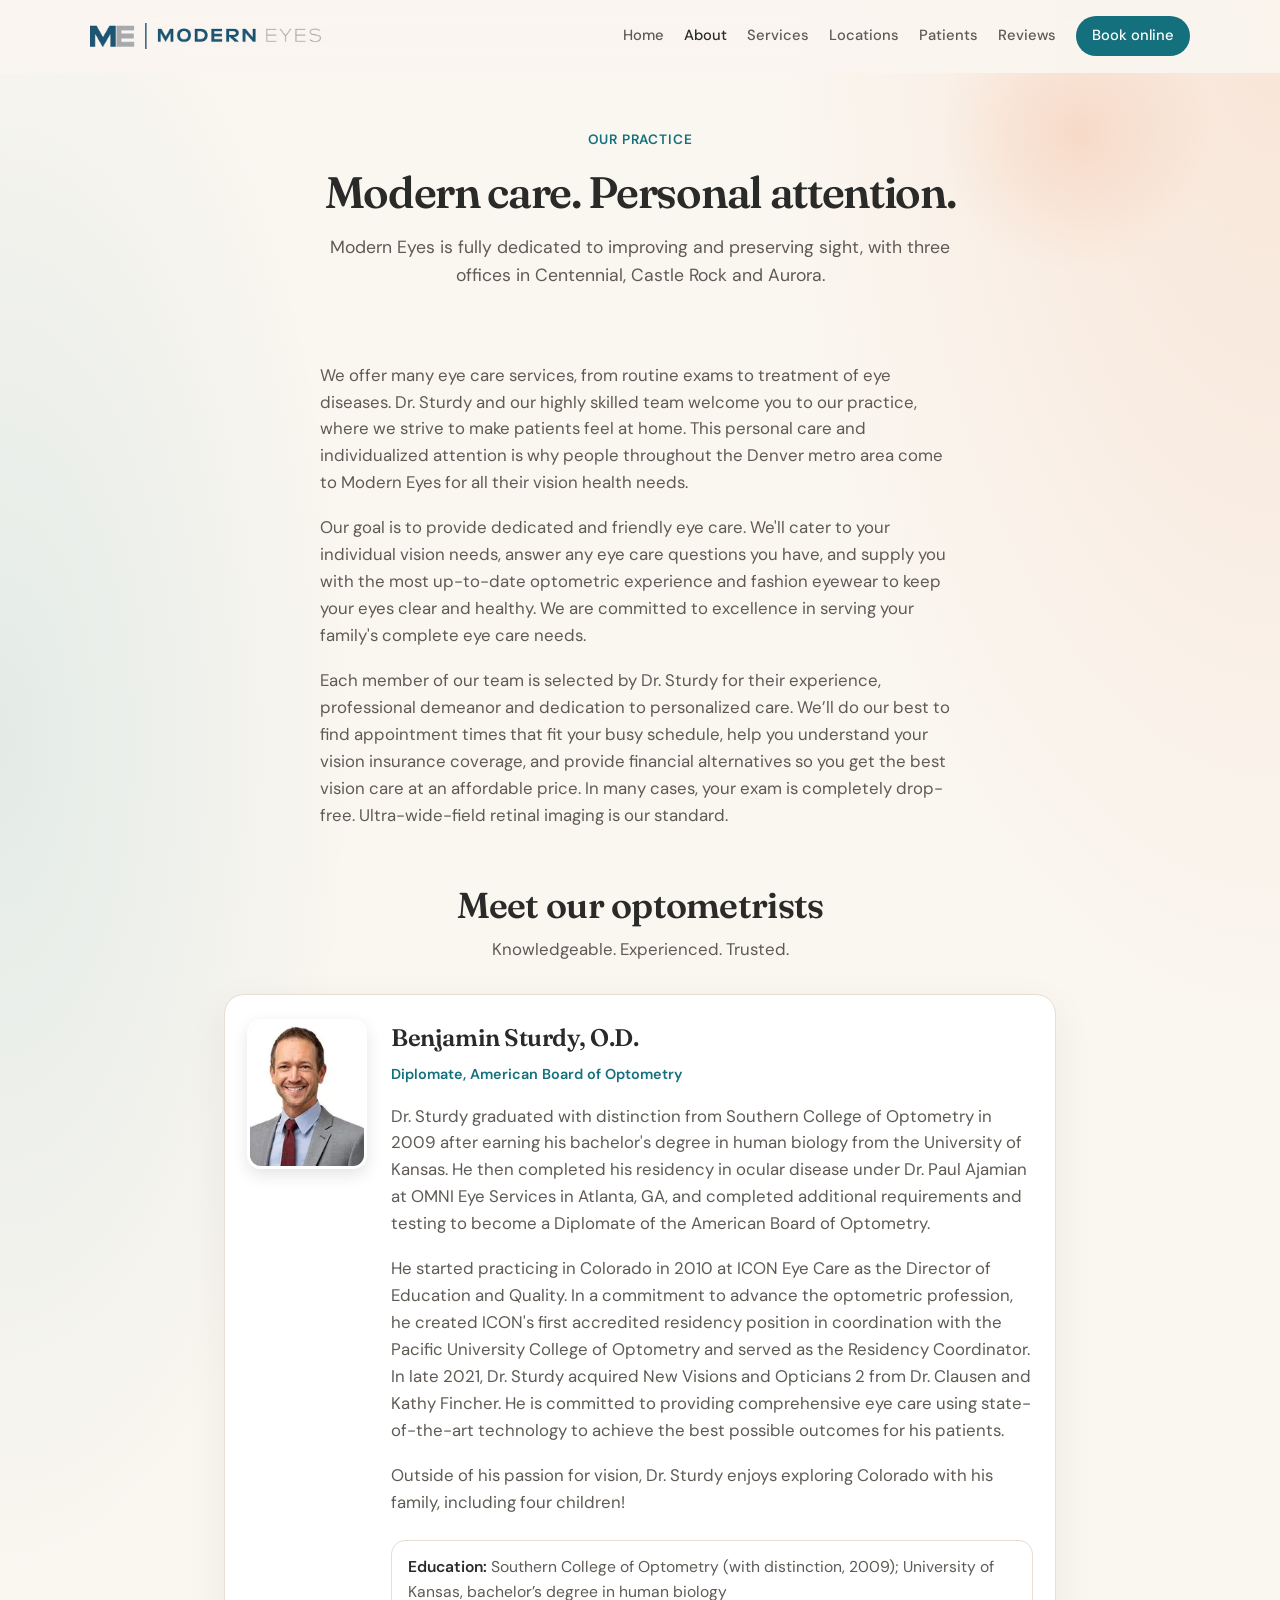
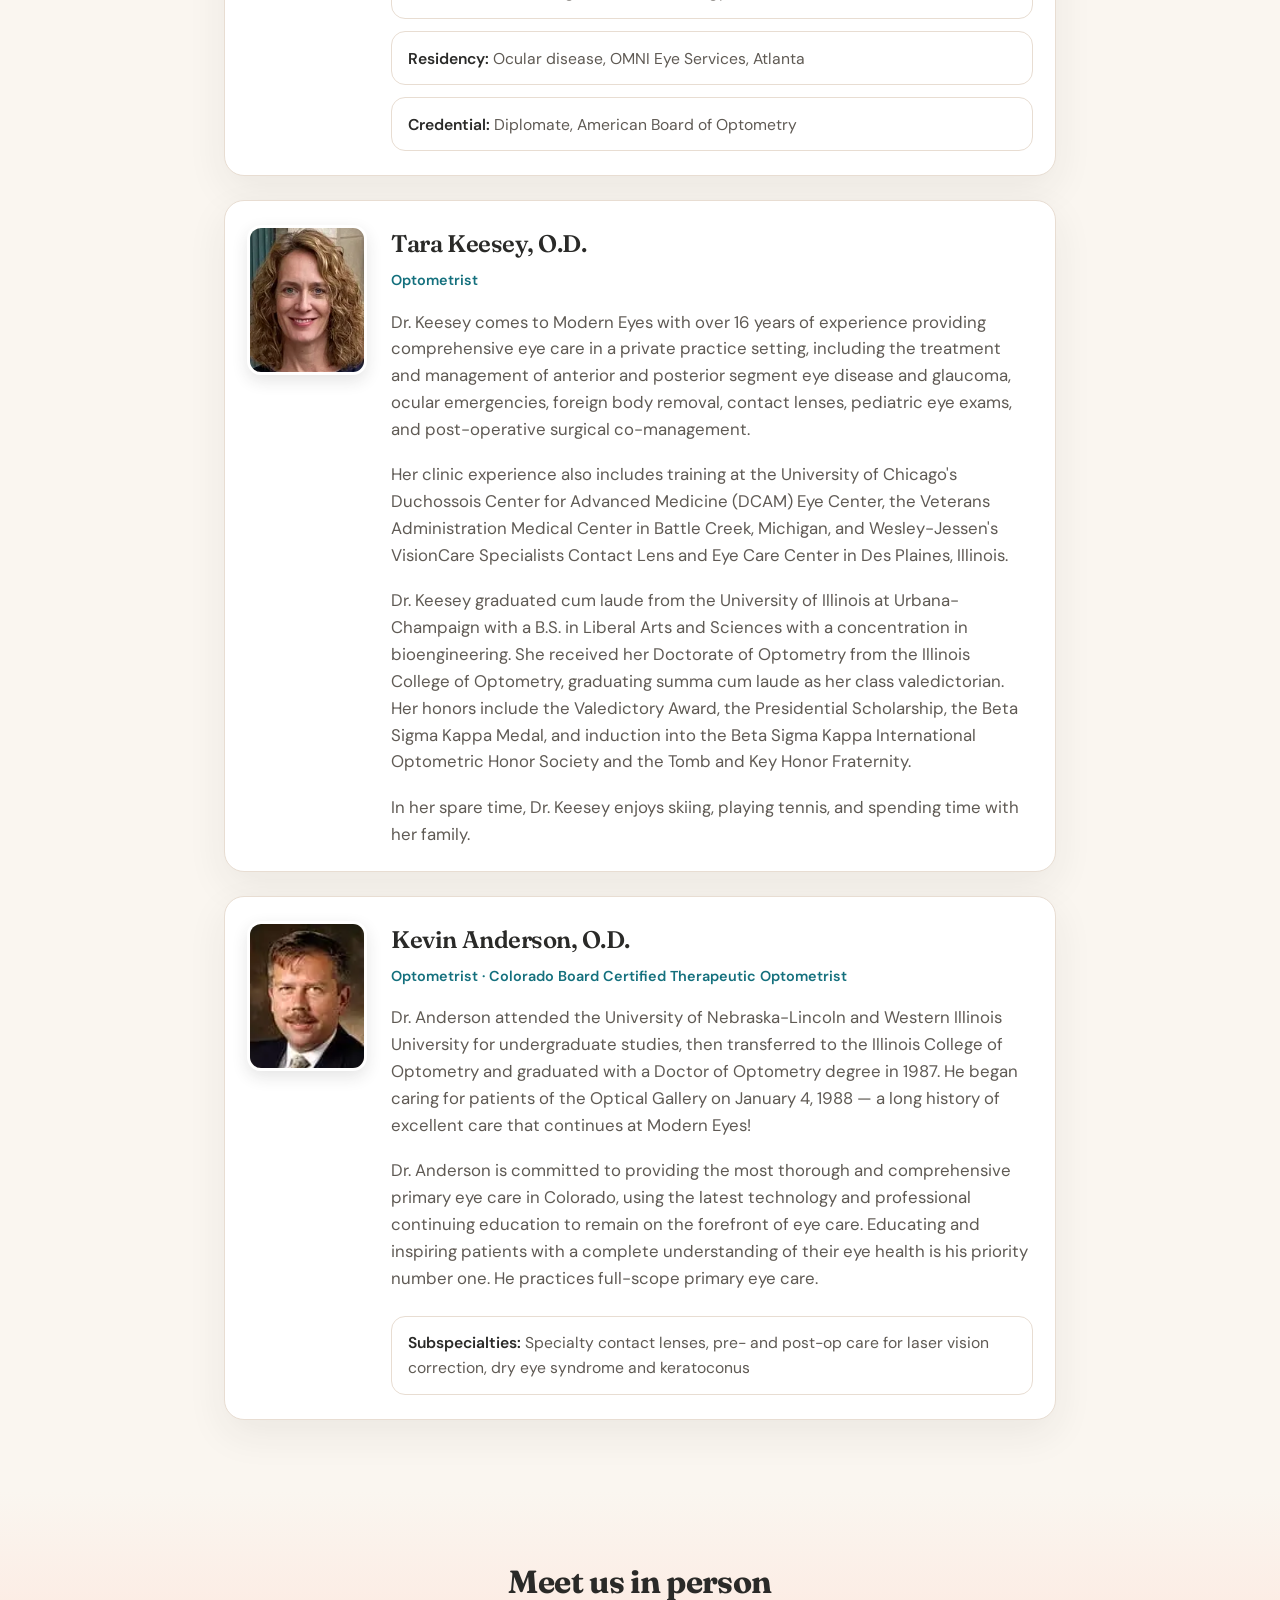
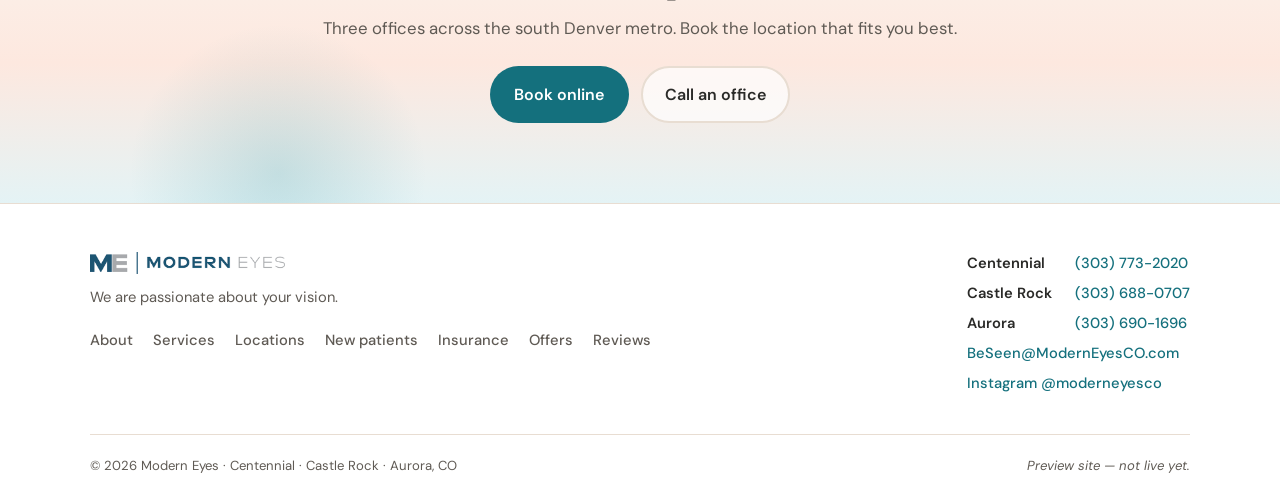
==== commit e60ff809: "Final QA: all old-site services and locations, one-click booking, office emails, search data" ====
--- a/about.html
+++ b/about.html
@@ -38,8 +38,9 @@
         <a href="about.html" aria-current="page">About</a>
         <a href="services.html">Services</a>
         <a href="locations.html">Locations</a>
+        <a href="book.html">Patients</a>
         <a href="reviews.html">Reviews</a>
-        <a class="nav-cta" href="book.html">Book</a>
+        <a class="nav-cta" href="https://scheduler.eyefinity.com/index.html?domainName=moderneyesco.com" target="_blank" rel="noopener noreferrer">Book online</a>
       </nav>
       <button class="nav-toggle" type="button" aria-label="Open menu" aria-expanded="false" aria-controls="site-nav">
         <span></span><span></span>
@@ -70,6 +71,11 @@
             questions you have, and supply you with the most up-to-date optometric experience and fashion eyewear to keep your eyes
             clear and healthy. We are committed to excellence in serving your family's complete eye care needs.
           </p>
+          <p>
+            Each member of our team is selected by Dr. Sturdy for their experience, professional demeanor and dedication to personalized care. We’ll do our best to
+            find appointment times that fit your busy schedule, help you understand your vision insurance coverage, and provide financial alternatives so you get
+            the best vision care at an affordable price. In many cases, your exam is completely drop-free. Ultra-wide-field retinal imaging is our standard.
+          </p>
         </div>
 
         <div class="section-head section-head-center" style="margin-top: 3.5rem;">
@@ -89,7 +95,7 @@
               <p>Outside of his passion for vision, Dr. Sturdy enjoys exploring Colorado with his family, including four children!</p>
             </div>
           <ul class="highlight-list">
-            <li><strong>Education:</strong> Southern College of Optometry (with distinction, 2009); University of Kansas, B.A. human biology</li>
+            <li><strong>Education:</strong> Southern College of Optometry (with distinction, 2009); University of Kansas, bachelor’s degree in human biology</li>
             <li><strong>Residency:</strong> Ocular disease, OMNI Eye Services, Atlanta</li>
             <li><strong>Credential:</strong> Diplomate, American Board of Optometry</li>
           </ul>
@@ -118,7 +124,7 @@
               <p>Dr. Anderson is committed to providing the most thorough and comprehensive primary eye care in Colorado, using the latest technology and professional continuing education to remain on the forefront of eye care. Educating and inspiring patients with a complete understanding of their eye health is his priority number one. He practices full-scope primary eye care.</p>
             </div>
           <ul class="highlight-list">
-            <li><strong>Special interests:</strong> Specialty contact lenses, pre- and post-op care for laser vision correction, dry eye syndrome and keratoconus</li>
+            <li><strong>Subspecialties:</strong> Specialty contact lenses, pre- and post-op care for laser vision correction, dry eye syndrome and keratoconus</li>
           </ul>
           </div>
         </article>
@@ -147,8 +153,10 @@
           <a href="about.html">About</a>
           <a href="services.html">Services</a>
           <a href="locations.html">Locations</a>
+          <a href="book.html">New patients</a>
+          <a href="book.html#insurance">Insurance</a>
+          <a href="book.html#offers">Offers</a>
           <a href="reviews.html">Reviews</a>
-          <a href="book.html">Book &amp; new patients</a>
         </nav>
       </div>
       <div class="footer-col footer-contact">
@@ -157,6 +165,7 @@
         <p><strong>Aurora</strong> <a href="tel:+13036901696">(303) 690-1696</a></p>
         <p><a href="mailto:BeSeen@ModernEyesCO.com">BeSeen@ModernEyesCO.com</a></p>
         <p><a href="https://www.instagram.com/moderneyesco/" target="_blank" rel="noopener noreferrer">Instagram @moderneyesco</a></p>
+        <!-- NOTE FOR BEN: the old site's Facebook link (facebook.com/moderneyeslacosta) goes to a different clinic in California, so it was NOT carried over. Send us the correct Modern Eyes Facebook page if there is one. -->
       </div>
     </div>
     <div class="container footer-bottom">
--- a/css/styles.css
+++ b/css/styles.css
@@ -1444,3 +1444,61 @@
 .page-hero + section {
   padding-top: 1.5rem;
 }
+
+
+/* ---- Final QA additions ---- */
+.highlight-card:nth-child(4) { border-top-color: var(--teal); }
+.highlight-card:nth-child(5) { border-top-color: var(--peach); }
+.highlight-card:nth-child(6) { border-top-color: var(--coral); }
+.highlight-card:nth-child(7) { border-top-color: var(--teal); }
+.highlight-card:nth-child(8) { border-top-color: var(--peach); }
+.highlight-grid { margin-bottom: 2rem; }
+@media (min-width: 981px) { .highlight-grid { grid-template-columns: repeat(4, 1fr); } }
+.highlight-grid .highlight-card { padding: 1.25rem 1.1rem; }
+.highlight-grid .highlight-card p { font-size: .92rem; }
+.highlight-grid .highlight-card h3 { font-size: 1.2rem; }
+.book-card { display: flex; flex-direction: column; }
+.book-card .address { flex: 1 1 auto; }
+@media (min-width: 701px) and (max-width: 980px) { .highlight-grid { grid-template-columns: 1fr 1fr; } }
+
+.service-body h4 { margin: 0 0 .25rem; color: var(--ink); }
+.service-body .pill-list { margin: 0 0 .9rem; padding-left: 0; }
+.service-body .pill-list li { margin-bottom: 0; }
+.pill-list-warm li { background: var(--coral-soft); color: #8a3c22; }
+.service-body .pill-list li::marker { content: none; }
+
+.good-box {
+  max-width: 40rem; margin: 2rem auto 0; text-align: left;
+  background: var(--bg-elevated); border: 1px solid var(--border);
+  border-radius: var(--radius); padding: 1.25rem 1.4rem; box-shadow: var(--shadow-soft);
+}
+.good-box h3 { font-family: var(--font-display); font-size: 1.2rem; margin: 0 0 .6rem; }
+.good-box ul { margin: 0; padding-left: 1.1rem; color: var(--ink-muted); font-size: .95rem; }
+.good-box li { margin-bottom: .4rem; }
+.good-box li::marker { color: var(--coral); }
+.good-box a { color: var(--teal-deep); }
+
+.good-to-know { padding: 3rem 0 1rem; }
+.good-to-know .info-card p { margin: 0 0 .5rem; }
+.good-to-know .info-card p a, .info-card a:not(.btn) { color: var(--teal-deep); }
+
+.map-embed {
+  display: block; width: 100%; height: 190px; border: 0;
+  border-radius: var(--radius-sm); margin: 1rem 0 .75rem; background: var(--bg-cream);
+}
+.loc-email { display: block; margin-top: .35rem; font-size: .92rem; color: var(--teal-deep); overflow-wrap: anywhere; }
+.loc-links { display: flex; flex-wrap: wrap; gap: .35rem 1rem; margin: .75rem 0 0; font-size: .9rem; }
+.loc-links a { color: var(--teal-deep); font-weight: 600; display: inline-block; padding: .55rem 0; }
+.hero-dot { flex-shrink: 0; min-width: 1.5rem; min-height: 1.5rem; }
+.loc-links a:hover { color: var(--coral-deep); }
+.location-card .loc-links { margin-top: .6rem; }
+.location-card { display: flex; flex-direction: column; align-items: flex-start; }
+.location-card .hours { flex: 1 1 auto; }
+.location-card .map-embed { align-self: stretch; }
+
+.sample-tag {
+  display: inline-block; background: var(--ink); color: #fff; border-radius: 999px;
+  padding: .1rem .55rem; margin-right: .35rem; letter-spacing: .06em; font-size: .68rem;
+}
+.contact-line a { color: var(--teal-deep); }
+.book-panel .book-small a, .page-hero a { color: inherit; }
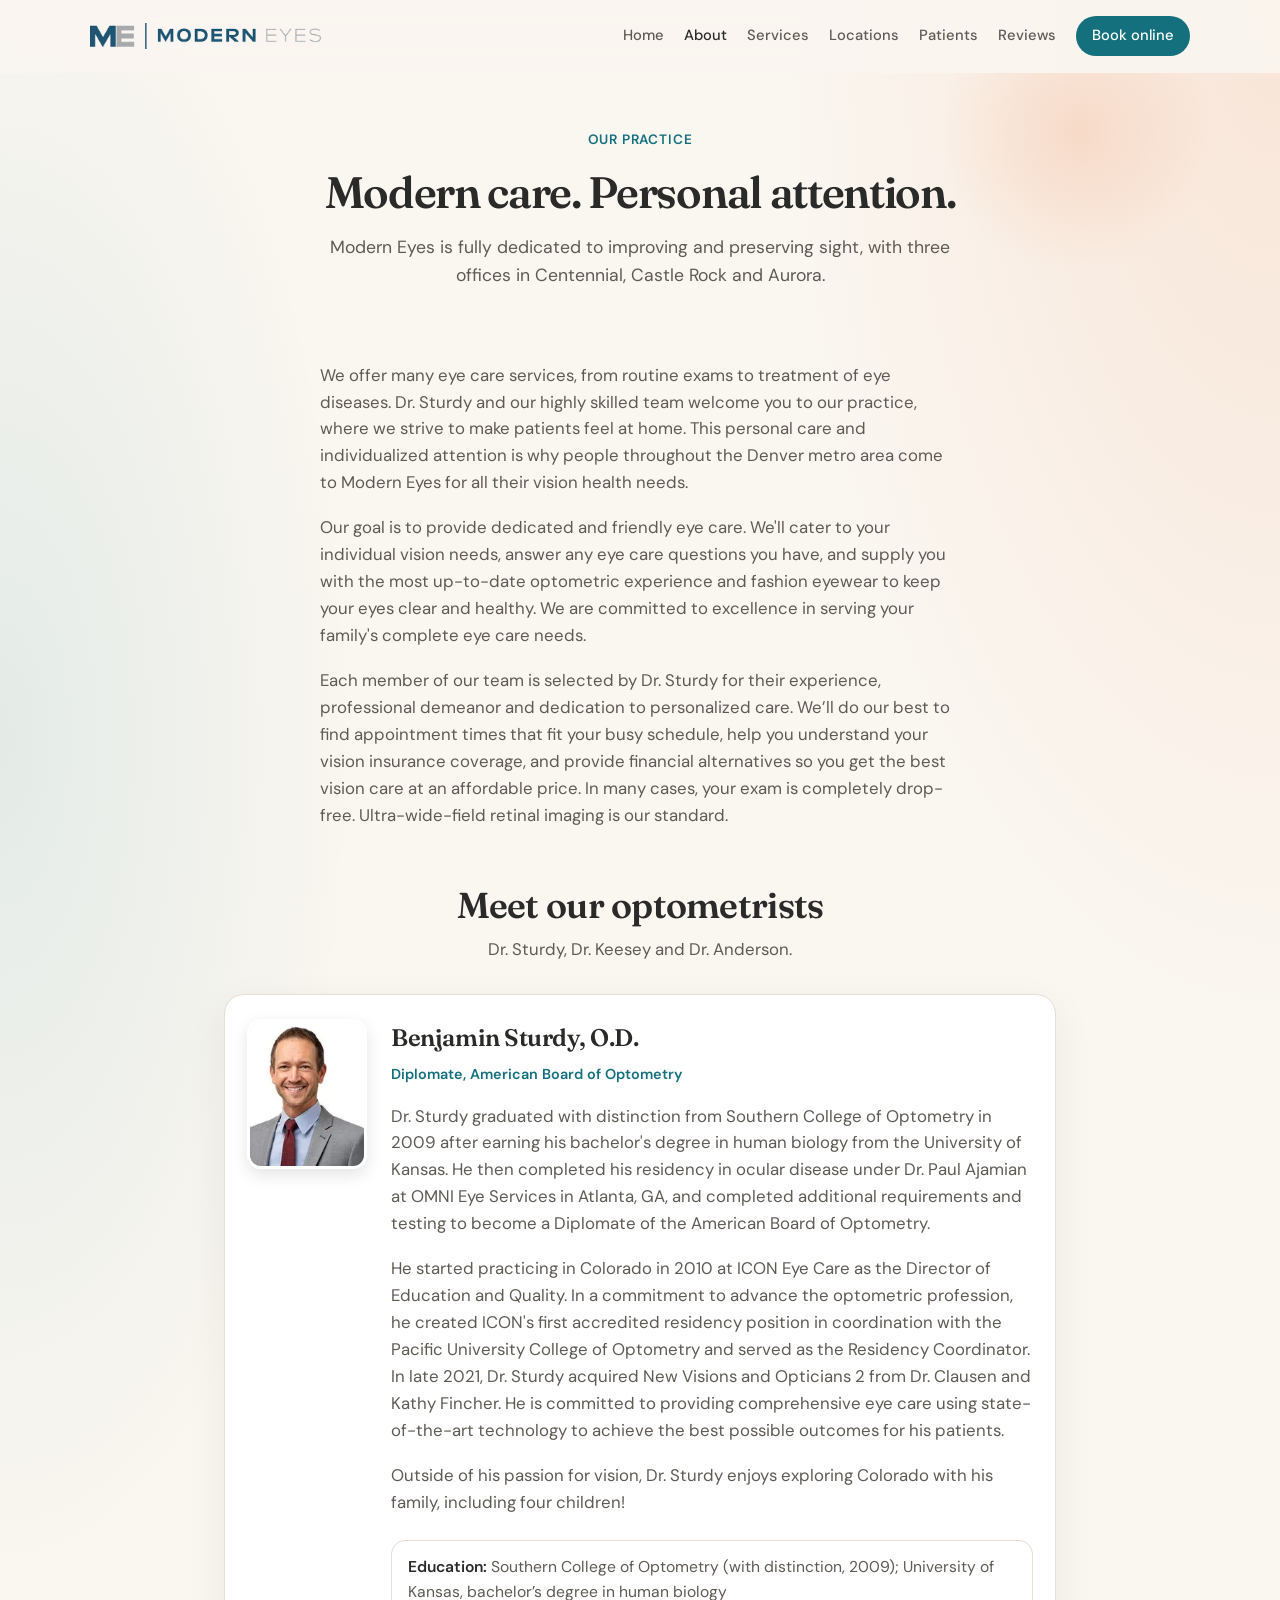
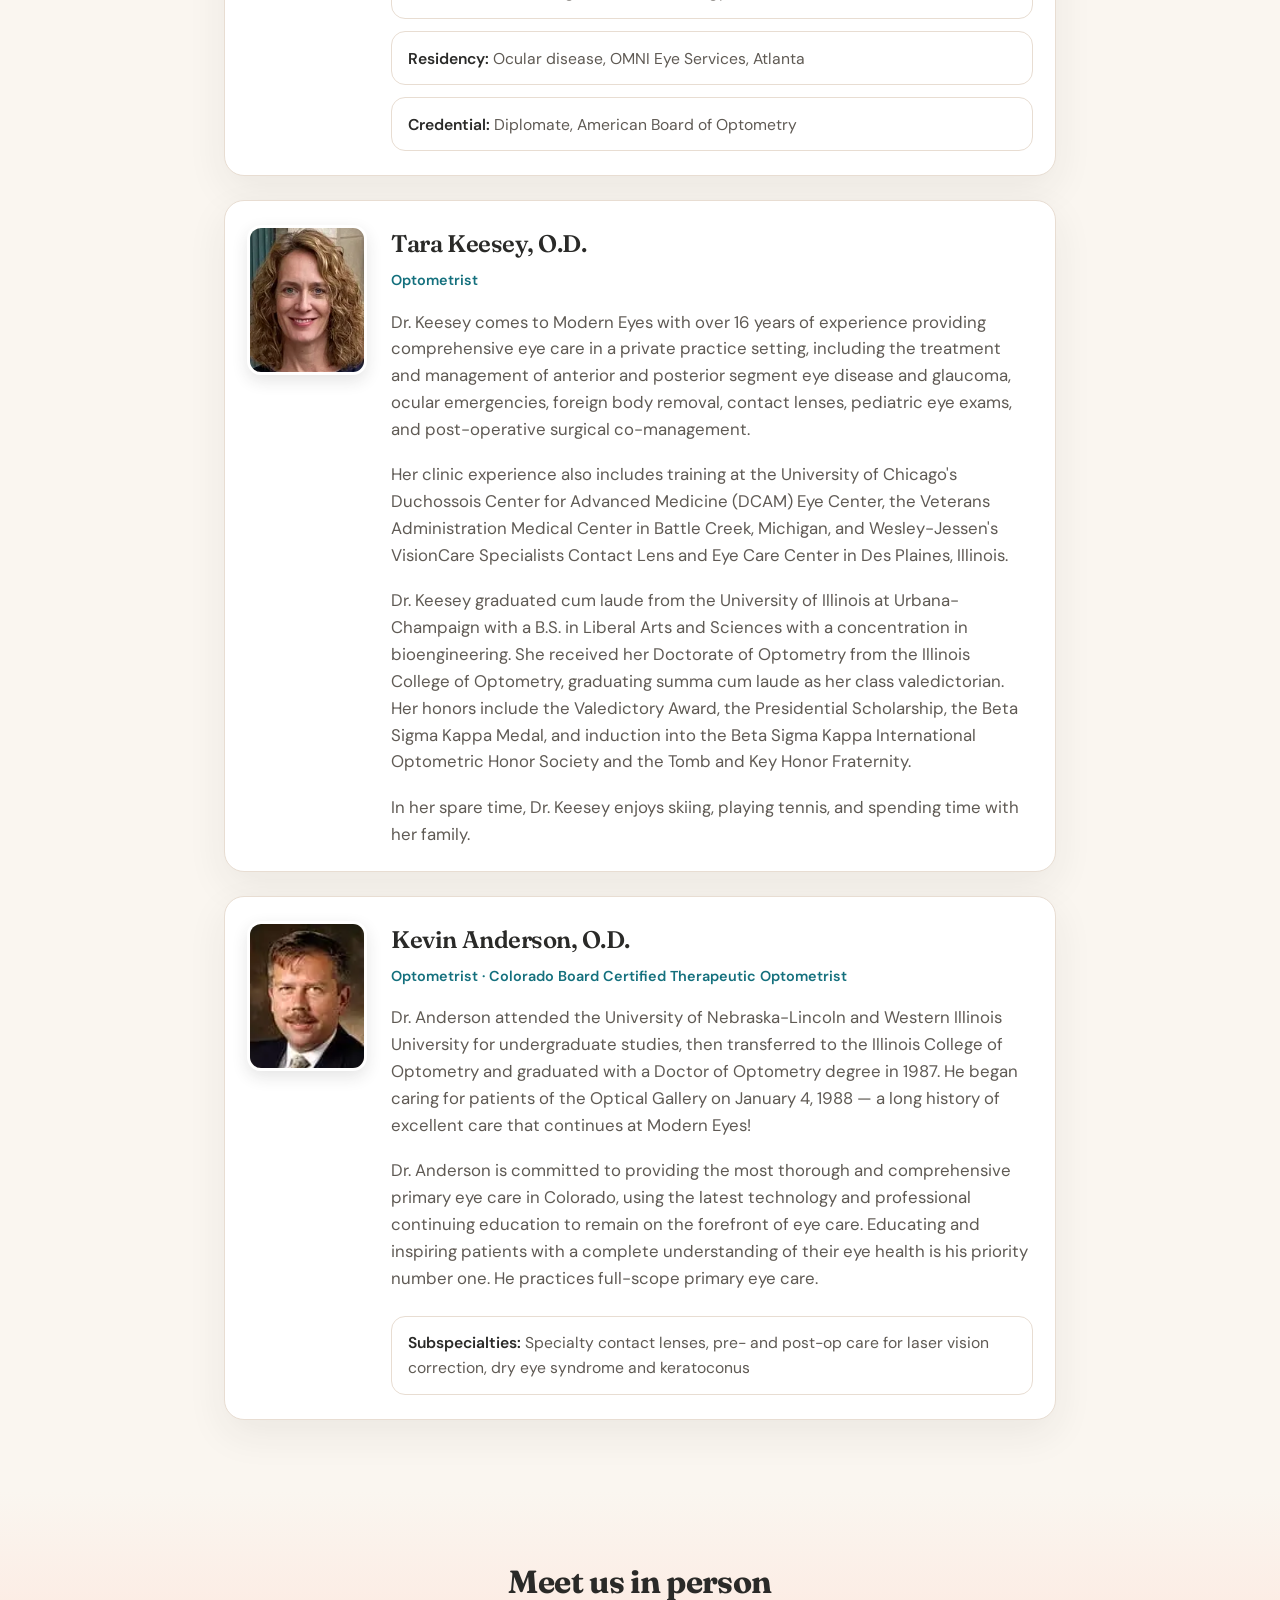
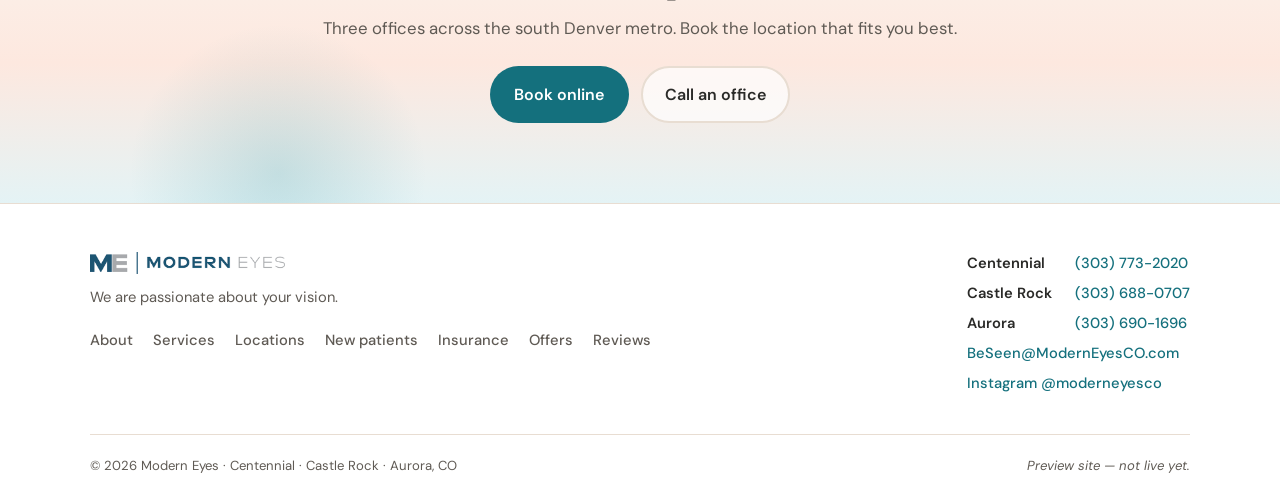
==== commit e509e8cc: "Truth + navigation audit: remove sample reviews (link real Google listings), reword unverified claim" ====
--- a/about.html
+++ b/about.html
@@ -33,6 +33,9 @@
       <a class="logo" href="index.html">
         <img class="logo-img" src="assets/images/logo.png" alt="Modern Eyes" width="612" height="69" />
       </a>
+      <button class="nav-toggle" type="button" aria-label="Open menu" aria-expanded="false" aria-controls="site-nav">
+        <span></span><span></span>
+      </button>
       <nav class="nav" id="site-nav" aria-label="Primary">
         <a href="index.html">Home</a>
         <a href="about.html" aria-current="page">About</a>
@@ -40,11 +43,8 @@
         <a href="locations.html">Locations</a>
         <a href="book.html">Patients</a>
         <a href="reviews.html">Reviews</a>
-        <a class="nav-cta" href="https://scheduler.eyefinity.com/index.html?domainName=moderneyesco.com" target="_blank" rel="noopener noreferrer">Book online</a>
+        <a class="nav-cta" href="book.html#book-online">Book online</a>
       </nav>
-      <button class="nav-toggle" type="button" aria-label="Open menu" aria-expanded="false" aria-controls="site-nav">
-        <span></span><span></span>
-      </button>
     </div>
   </header>
 
@@ -80,7 +80,7 @@
 
         <div class="section-head section-head-center" style="margin-top: 3.5rem;">
           <h2>Meet our optometrists</h2>
-          <p>Knowledgeable. Experienced. Trusted.</p>
+          <p>Dr. Sturdy, Dr. Keesey and Dr. Anderson.</p>
         </div>
 
         <div class="bio-list">
@@ -137,7 +137,7 @@
         <h2>Meet us in person</h2>
         <p>Three offices across the south Denver metro. Book the location that fits you best.</p>
         <div class="cta-actions">
-          <a class="btn btn-primary" href="https://scheduler.eyefinity.com/index.html?domainName=moderneyesco.com" target="_blank" rel="noopener noreferrer">Book online</a>
+          <a class="btn btn-primary" href="book.html#book-online">Book online</a>
           <a class="btn btn-secondary" href="locations.html">Call an office</a>
         </div>
       </div>
@@ -153,9 +153,9 @@
           <a href="about.html">About</a>
           <a href="services.html">Services</a>
           <a href="locations.html">Locations</a>
-          <a href="book.html">New patients</a>
+          <a href="book.html#new-patients">New patients</a>
           <a href="book.html#insurance">Insurance</a>
-          <a href="book.html#offers">Offers</a>
+          <a href="offer-second-pair.html">Offers</a>
           <a href="reviews.html">Reviews</a>
         </nav>
       </div>
--- a/css/styles.css
+++ b/css/styles.css
@@ -13,7 +13,7 @@
   --teal-soft: #e4f3f5;
   --teal-glow: rgba(26, 138, 154, 0.18);
   --coral: #e8896b;
-  --coral-deep: #d46d4e;
+  --coral-deep: #a94a2b; /* darkened from #d46d4e: 4.8:1+ on every background it is used on */
   --coral-soft: #fde8df;
   --peach: #f5c4a8;
   --border: #e8ddd2;
@@ -449,12 +449,12 @@
 }
 
 .btn-coral {
-  background: var(--coral);
+  background: var(--coral-deep);
   color: #fff;
 }
 
 .btn-coral:hover {
-  background: var(--coral-deep);
+  background: #8a3c22;
   color: #fff;
 }
 
@@ -1094,18 +1094,21 @@
 
 /* Mobile */
 @media (max-width: 900px) {
-  .nav {
-    gap: 0;
-  }
-
-  .nav-toggle {
+  /* Without JavaScript the links simply wrap under the logo. */
+  .header-inner { flex-wrap: wrap; }
+  .nav { flex-basis: 100%; flex-wrap: wrap; gap: 0 1rem; padding-bottom: 0.5rem; }
+
+  /* With JavaScript: menu button + dropdown. The button comes BEFORE the links in the HTML,
+     so Tab goes button -> links. A closed menu is visibility:hidden, so its links can't be focused. */
+  .js .nav-toggle {
     display: flex;
   }
 
-  .nav {
+  .js .nav {
     position: fixed;
     inset: var(--header-h) 0 auto 0;
     flex-direction: column;
+    flex-wrap: nowrap;
     align-items: stretch;
     gap: 0;
     padding: 1rem 1.25rem 1.5rem;
@@ -1114,18 +1117,24 @@
     box-shadow: var(--shadow);
     transform: translateY(-120%);
     opacity: 0;
+    visibility: hidden;
     pointer-events: none;
-    transition: transform 0.2s ease, opacity 0.2s ease;
+    transition: transform 0.2s ease, opacity 0.2s ease, visibility 0s linear 0.2s;
   }
 
   body.nav-open .nav {
     transform: translateY(0);
     opacity: 1;
+    visibility: visible;
     pointer-events: auto;
+    transition: transform 0.2s ease, opacity 0.2s ease, visibility 0s;
   }
 
   .nav a {
     padding: 0.85rem 0.5rem;
+  }
+
+  .js .nav a {
     border-bottom: 1px solid var(--border);
   }
 
@@ -1155,7 +1164,7 @@
 
   .hero {
     min-height: auto;
-    padding: 3rem 0 5rem;
+    padding: 4.75rem 0 5rem; /* top room for the Pause button */
   }
 
   .hero::before {
@@ -1211,11 +1220,19 @@
   .hero-actions .btn {
     flex: 1 1 100%;
   }
+  /* Book online and Call an office sit side by side on phones */
+  .hero-actions .btn-primary,
+  .hero-actions .hero-call {
+    flex: 1 1 40%;
+    padding-inline: 0.75rem;
+    white-space: nowrap;
+  }
 }
 
 @media (prefers-reduced-motion: reduce) {
   html { scroll-behavior: auto; }
   .hero-slide { transition: none; }
+  .js .nav { transition: none; }
 }
 
 /* ---- Added sections ---- */
@@ -1278,7 +1295,7 @@
   padding: 0.2rem 0.75rem;
   border-radius: 999px;
   background: #fff;
-  color: #b4532f;
+  color: var(--coral-deep);
   font-size: 0.75rem;
   font-weight: 700;
   letter-spacing: 0.06em;
@@ -1502,3 +1519,204 @@
 }
 .contact-line a { color: var(--teal-deep); }
 .book-panel .book-small a, .page-hero a { color: inherit; }
+
+/* ---------- Booking step (book.html) ---------- */
+#book-online, .booking-panel { scroll-margin-top: calc(var(--header-h) + 16px); }
+.breadcrumb { margin: 0 0 1rem; font-size: .95rem; }
+.breadcrumb a { color: var(--teal-deep) !important; font-weight: 600; text-decoration: none; display: inline-block; padding: .4rem .9rem; border-radius: 999px; background: var(--teal-soft); }
+.breadcrumb a:hover { background: #d3ecef; }
+.booking { padding: 1rem 0 3.5rem; }
+.loc-picker { display: grid; grid-template-columns: repeat(3, minmax(0, 1fr)); gap: .9rem; max-width: 52rem; margin: 1.5rem auto 0; }
+.loc-choice { display: flex; flex-direction: column; gap: .2rem; padding: 1rem 1.1rem; border: 2px solid var(--border); border-radius: var(--radius-sm); background: var(--bg-elevated); text-decoration: none; color: var(--ink); text-align: center; box-shadow: var(--shadow-soft); transition: border-color .15s ease, background .15s ease, transform .15s ease; }
+.loc-choice:hover { border-color: var(--coral); transform: translateY(-1px); }
+.loc-choice:focus-visible { outline: 3px solid var(--coral); outline-offset: 2px; }
+.loc-choice[aria-pressed="true"] { border-color: var(--teal-deep); background: var(--teal-soft); }
+.loc-choice-name { font-family: var(--font-display); font-weight: 600; font-size: 1.2rem; color: var(--teal-deep); }
+.loc-choice-addr { font-size: .88rem; color: var(--ink-muted); }
+.loc-prompt { text-align: center; color: var(--ink-muted); margin: 1.25rem 0 0; display: none; }
+.js .loc-prompt { display: block; }
+.js .loc-prompt[hidden] { display: none; }
+.booking-panel { max-width: 62rem; margin: 1.75rem auto 0; background: var(--bg-elevated); border: 1px solid var(--border); border-radius: var(--radius); box-shadow: var(--shadow); padding: 1.75rem; }
+.booking-panel:focus { outline: none; }
+.booking-panel[hidden] { display: none; }
+.booking-panel-head h3 { font-family: var(--font-display); font-size: clamp(1.4rem, 3vw, 1.8rem); margin: 0 0 .25rem; letter-spacing: -.02em; }
+.booking-meta { margin: 0 0 .75rem; color: var(--ink-muted); font-size: .95rem; }
+.booking-summary { margin: 0 0 1.4rem; padding: .85rem 1rem; background: var(--bg-peach); border-left: 4px solid var(--coral); border-radius: 10px; }
+.booking-summary a { color: var(--teal-deep); font-weight: 600; white-space: nowrap; }
+.booking-cols { display: grid; grid-template-columns: minmax(0, 5fr) minmax(0, 7fr); gap: 1.5rem; align-items: start; }
+.booking-cols h4 { margin: 0 0 .75rem; font-size: 1.05rem; }
+.booking-online { background: var(--teal-soft); border-radius: var(--radius-sm); padding: 1.25rem; }
+.visit-types { list-style: none; margin: 0 0 1rem; padding: 0; display: grid; gap: .5rem; }
+.visit-types li { position: relative; padding: .6rem .8rem .6rem 2.2rem; background: #fff; border-radius: 10px; font-weight: 600; }
+.visit-types li::before { content: ""; position: absolute; left: .8rem; top: 50%; width: .8rem; height: .45rem; border-left: 3px solid var(--teal-deep); border-bottom: 3px solid var(--teal-deep); transform: translateY(-70%) rotate(-45deg); }
+.booking-steps { font-size: .92rem; color: var(--ink-muted); margin: 0 0 1rem; }
+.ext-icon { flex: none; }
+.new-tab-hint { font-size: .85rem; color: var(--ink-muted); text-align: center; margin: .4rem 0 .9rem; }
+.svc-list { list-style: none; margin: 0; padding: 0; border-top: 1px solid var(--border); }
+.svc-row { display: flex; align-items: center; justify-content: space-between; gap: .75rem; padding: .75rem 0; border-bottom: 1px solid var(--border); }
+.svc-text { display: flex; flex-direction: column; min-width: 0; }
+.svc-name { font-weight: 600; color: var(--teal-deep); text-decoration: none; }
+.svc-name:hover { color: var(--coral-deep); text-decoration: underline; }
+.svc-desc { font-size: .9rem; color: var(--ink-muted); }
+.svc-call { color: var(--coral-deep); font-weight: 700; white-space: nowrap; }
+.svc-tag { flex: none; font-size: .75rem; font-weight: 700; padding: .3rem .65rem; border-radius: 999px; white-space: nowrap; }
+.tag-online { background: var(--teal-soft); color: var(--teal-deep); }
+.tag-call { background: var(--bg-cream); color: #6b5a48; }
+.tag-urgent { background: var(--coral-soft); color: #8a3c22; }
+@media (max-width: 800px) {
+  .booking-cols { grid-template-columns: 1fr; }
+}
+@media (max-width: 600px) {
+  .loc-picker { grid-template-columns: 1fr; gap: .6rem; }
+  .loc-choice { flex-direction: row; justify-content: space-between; align-items: center; text-align: left; padding: .85rem 1rem; }
+  .booking-panel { padding: 1.25rem 1rem; }
+  .svc-row { flex-direction: column; align-items: flex-start; gap: .35rem; }
+}
+
+/* ---------- "Which exam do I need?" guide (book.html) ---------- */
+.exam-guide { max-width: 52rem; margin: 1.75rem auto 0; background: linear-gradient(160deg, var(--bg-peach) 0%, #fff 55%, var(--teal-soft) 100%); border: 1px solid var(--border); border-radius: var(--radius); box-shadow: var(--shadow); padding: 1.75rem; scroll-margin-top: calc(var(--header-h) + 16px); }
+.guide-head { text-align: center; margin-bottom: 1.25rem; }
+.guide-kicker { margin: 0 0 .2rem; font-size: .8rem; font-weight: 700; letter-spacing: .08em; text-transform: uppercase; color: var(--coral-deep); }
+.guide-head h3 { font-family: var(--font-display); font-size: clamp(1.5rem, 3.4vw, 2rem); margin: 0 0 .4rem; letter-spacing: -.02em; color: var(--teal-deep); }
+.guide-intro { margin: 0 auto; max-width: 36rem; color: var(--ink-muted); }
+.guide-app { display: none; }
+.js .guide-app { display: block; }
+.js .guide-fallback { display: none; }
+.guide-step[hidden], .guide-result[hidden] { display: none; }
+.guide-progress { margin: 0 0 .25rem; font-size: .82rem; font-weight: 700; color: var(--teal-deep); text-transform: uppercase; letter-spacing: .06em; }
+.guide-q { font-size: 1.2rem; margin: 0 0 .9rem; }
+.guide-q:focus, .result-title:focus { outline: none; }
+.guide-q:focus-visible, .result-title:focus-visible { outline: 3px solid var(--coral); outline-offset: 3px; border-radius: 6px; }
+.guide-hint { margin: -.5rem 0 .9rem; color: var(--ink-muted); font-size: .92rem; }
+.guide-options { display: grid; grid-template-columns: repeat(2, minmax(0, 1fr)); gap: .7rem; }
+.guide-options-3 { grid-template-columns: repeat(3, minmax(0, 1fr)); }
+.guide-opt { display: flex; flex-direction: column; align-items: flex-start; gap: .2rem; width: 100%; min-height: 3.25rem; padding: .85rem 1rem; text-align: left; font: inherit; color: var(--ink); background: #fff; border: 2px solid var(--border); border-radius: var(--radius-sm); cursor: pointer; transition: border-color .15s ease, background .15s ease, transform .15s ease; }
+.guide-opt:hover { border-color: var(--teal); background: #fbfeff; transform: translateY(-1px); }
+.guide-opt:focus-visible { outline: 3px solid var(--coral); outline-offset: 2px; }
+.opt-title { font-weight: 700; color: var(--teal-deep); }
+.opt-desc { font-size: .88rem; color: var(--ink-muted); line-height: 1.4; }
+.guide-opt-urgent { grid-column: 1 / -1; border-color: #f2c3b2; background: var(--coral-soft); }
+.guide-opt-urgent .opt-title { color: #8a3c22; }
+.guide-opt-urgent:hover { border-color: var(--coral-deep); background: #fbdccf; }
+.guide-back, .guide-link { font: inherit; font-size: .95rem; font-weight: 600; color: var(--teal-deep); background: none; border: 0; padding: .5rem .25rem; cursor: pointer; text-decoration: underline; text-underline-offset: 3px; }
+.guide-back { margin-top: .75rem; text-decoration: none; }
+.guide-back:hover, .guide-link:hover { color: var(--coral-deep); }
+.guide-back:focus-visible, .guide-link:focus-visible { outline: 3px solid var(--coral); outline-offset: 2px; border-radius: 6px; }
+.result-card { background: #fff; border: 2px solid var(--teal); border-radius: var(--radius-sm); padding: 1.35rem 1.4rem; }
+.result-call { border-color: var(--peach); }
+.result-urgent { border-color: var(--coral-deep); background: #fff8f5; }
+.result-kicker { margin: 0 0 .2rem; font-size: .8rem; font-weight: 700; text-transform: uppercase; letter-spacing: .06em; color: var(--teal-deep); }
+.result-call .result-kicker, .result-urgent .result-kicker { color: #8a3c22; }
+.result-title { font-family: var(--font-display); font-size: clamp(1.25rem, 3vw, 1.55rem); margin: 0 0 .75rem; line-height: 1.3; }
+.visit-label { display: inline-block; font-family: var(--font-sans); font-weight: 700; color: var(--teal-deep); background: var(--teal-soft); border: 1px solid #bfe0e5; border-radius: 8px; padding: .05rem .45rem; }
+.result-title .visit-label { font-size: .9em; padding: .1rem .5rem; }
+.result-office { margin: 0 0 .6rem; color: var(--ink-muted); }
+.result-office .guide-link { font-size: .9rem; padding: .2rem .35rem; }
+.result-steps { margin: 0 0 .9rem; padding-left: 1.3rem; display: grid; gap: .35rem; }
+.result-note { font-size: .93rem; padding: .7rem .9rem; background: var(--bg-cream); border-radius: 10px; margin: 0 0 .8rem; }
+.result-note a { color: var(--teal-deep); font-weight: 600; }
+.result-note .guide-link { padding: 0; font-size: inherit; }
+.result-er { margin: 1rem 0 0; padding: .8rem 1rem; border-left: 4px solid var(--coral-deep); background: var(--coral-soft); border-radius: 10px; }
+.result-actions { display: flex; flex-wrap: wrap; gap: .65rem; margin-top: .4rem; }
+.result-actions .btn { flex: 1 1 15rem; justify-content: center; text-align: center; }
+.result-actions-3 .btn { flex: 1 1 12rem; }
+.result-urgent .result-hint { display: none; }
+.result-hint { margin: .5rem 0 0; }
+.result-call .result-hint { display: none; }
+.result-foot { display: flex; justify-content: space-between; gap: 1rem; margin-top: .5rem; border-top: 1px solid var(--border); padding-top: .35rem; }
+.result-foot .guide-back { margin-top: 0; }
+.guide-fallback h4, .visit-explainer h4 { margin: 0 0 .75rem; font-size: 1.05rem; }
+.guide-table-wrap { overflow-x: auto; }
+.guide-table { width: 100%; border-collapse: collapse; background: #fff; border-radius: var(--radius-sm); overflow: hidden; font-size: .93rem; }
+.guide-table th, .guide-table td { text-align: left; vertical-align: top; padding: .65rem .8rem; border-bottom: 1px solid var(--border); }
+.guide-table thead th { background: var(--teal-soft); color: var(--teal-deep); }
+.guide-table tbody th { font-weight: 600; width: 45%; }
+.guide-phones a { color: var(--teal-deep); font-weight: 600; white-space: nowrap; }
+.visit-explainer { margin-top: 1.5rem; padding-top: 1.25rem; border-top: 1px dashed #dccbbb; }
+.visit-defs { display: grid; grid-template-columns: repeat(3, minmax(0, 1fr)); gap: .75rem; margin: 0; }
+.visit-def { background: rgba(255, 255, 255, .85); border: 1px solid var(--border); border-radius: var(--radius-sm); padding: .85rem .95rem; }
+.visit-def dt { font-weight: 700; color: var(--teal-deep); margin-bottom: .3rem; }
+.visit-def dd { margin: 0; font-size: .9rem; color: var(--ink-muted); line-height: 1.5; }
+.visit-def dd a { color: var(--teal-deep); font-weight: 600; }
+.visit-note { margin: .9rem 0 0; font-size: .92rem; color: var(--ink-muted); text-align: center; }
+.picker-heading { text-align: center; font-size: 1.1rem; margin: 2.25rem 0 0; color: var(--ink); }
+@media (max-width: 800px) {
+  .visit-defs { grid-template-columns: 1fr; }
+}
+@media (max-width: 600px) {
+  .exam-guide { padding: 1.25rem 1rem; }
+  .guide-options, .guide-options-3 { grid-template-columns: 1fr; }
+  .result-card { padding: 1.1rem 1rem; }
+  .guide-table tbody th { width: auto; }
+}
+.guide-call.btn-coral { background: #a94a2b; }
+.guide-call.btn-coral:hover { background: #8a3c22; }
+.nowrap { white-space: nowrap; }
+.guide-call { flex-wrap: wrap; column-gap: .3rem; }
+.guide-call { row-gap: 0; }
+@media (max-width: 600px) { .result-actions .btn { padding: .8rem 1rem; font-size: .95rem; } }
+
+
+/* ---- Pre-launch review fixes ---- */
+/* Hero photos are real <img> elements now (width/height set in HTML to avoid layout shift) */
+.hero-slide { width: 100%; height: 100%; object-fit: cover; object-position: center; display: block; }
+
+/* "Call an office" next to Book online: phones only */
+.hero-call { display: none; }
+@media (max-width: 700px) { .hero-call { display: inline-flex; } }
+
+/* Visible, persistent pause / play button for the slideshow */
+.hero-pause {
+  position: absolute;
+  top: 1rem;
+  right: 1rem;
+  z-index: 5;
+  display: inline-flex;
+  align-items: center;
+  gap: 0.45rem;
+  min-height: 2.75rem;
+  padding: 0.4rem 0.95rem 0.4rem 0.8rem;
+  border: 2px solid transparent;
+  border-radius: 999px;
+  background: rgba(255, 255, 255, 0.94);
+  color: #1a2a32;
+  font: 600 0.9rem/1 var(--font-sans);
+  cursor: pointer;
+  box-shadow: 0 8px 20px rgba(26, 42, 50, 0.18);
+}
+.hero-pause:hover { background: #fff; }
+.hero-pause:focus-visible { outline: 3px solid #fff; outline-offset: 2px; box-shadow: 0 0 0 5px #14707d; }
+.hero-pause-icon { display: inline-block; width: 0.7rem; height: 0.8rem; border-left: 3px solid currentColor; border-right: 3px solid currentColor; }
+.hero-pause.is-paused .hero-pause-icon { width: 0; height: 0; border: 0; border-top: 0.45rem solid transparent; border-bottom: 0.45rem solid transparent; border-left: 0.75rem solid currentColor; }
+/* Without JavaScript there is no slideshow to pause */
+html:not(.js) .hero-pause, html:not(.js) .hero-controls { display: none; }
+
+/* New patient form help + privacy placeholder */
+.form-help { margin: 1rem 0 0; font-size: 0.95rem; }
+.form-help-calls { display: flex; flex-wrap: wrap; gap: 0.15rem 1.1rem; margin-top: 0.35rem; }
+.form-help-calls a { white-space: nowrap; font-weight: 600; }
+.form-privacy { margin: 0.75rem 0 0; font-size: 0.85rem; color: var(--ink-muted); }
+
+/* Offer card link + offer page */
+.offer-card .offer-more { margin: 0.75rem 0 0; font-weight: 600; }
+.offer-card .offer-more a { color: var(--teal-deep); }
+.offer-page { max-width: 46rem; margin: 0 auto; }
+.offer-page .offer-card { margin-top: 0; }
+.offer-page .offer-fine { font-size: 0.95rem; }
+.offer-offices { margin: 2rem 0 0; }
+.offer-offices h2 { font-family: var(--font-display); font-size: 1.4rem; margin: 0 0 0.5rem; }
+.offer-office-list { list-style: none; margin: 1rem 0 0; padding: 0; display: grid; gap: 0.75rem; }
+.offer-office-list li { display: flex; flex-wrap: wrap; align-items: center; justify-content: space-between; gap: 0.5rem 1rem; padding: 0.9rem 1.1rem; background: var(--bg-elevated); border: 1px solid var(--border); border-radius: var(--radius-sm); }
+.offer-office-list strong { display: block; }
+.offer-office-list span { color: var(--ink-muted); font-size: 0.92rem; }
+.offer-actions { display: flex; flex-wrap: wrap; gap: 0.75rem; margin-top: 1.5rem; }
+.offer-ended-box { display: none; text-align: center; padding: 1.75rem 1.5rem; border-radius: var(--radius); background: var(--teal-soft); border: 1px solid var(--border); }
+.offer-ended-box h2 { font-family: var(--font-display); margin: 0 0 0.5rem; }
+.offer-ended .offer-ended-box { display: block; }
+.offer-ended .offer-live { display: none; }
+@media (max-width: 420px) { .offer-office-list .btn { width: 100%; } }
+.offer-card h2 { font-family: var(--font-display); font-size: clamp(1.25rem, 2.5vw, 1.55rem); margin: 0 0 0.5rem; }
+[hidden] { display: none !important; }
+#new-patients, #insurance, #offers { scroll-margin-top: calc(var(--header-h) + 8px); }
+
+.hours-note { font-size: 0.85em; color: var(--ink-muted); font-style: italic; }
